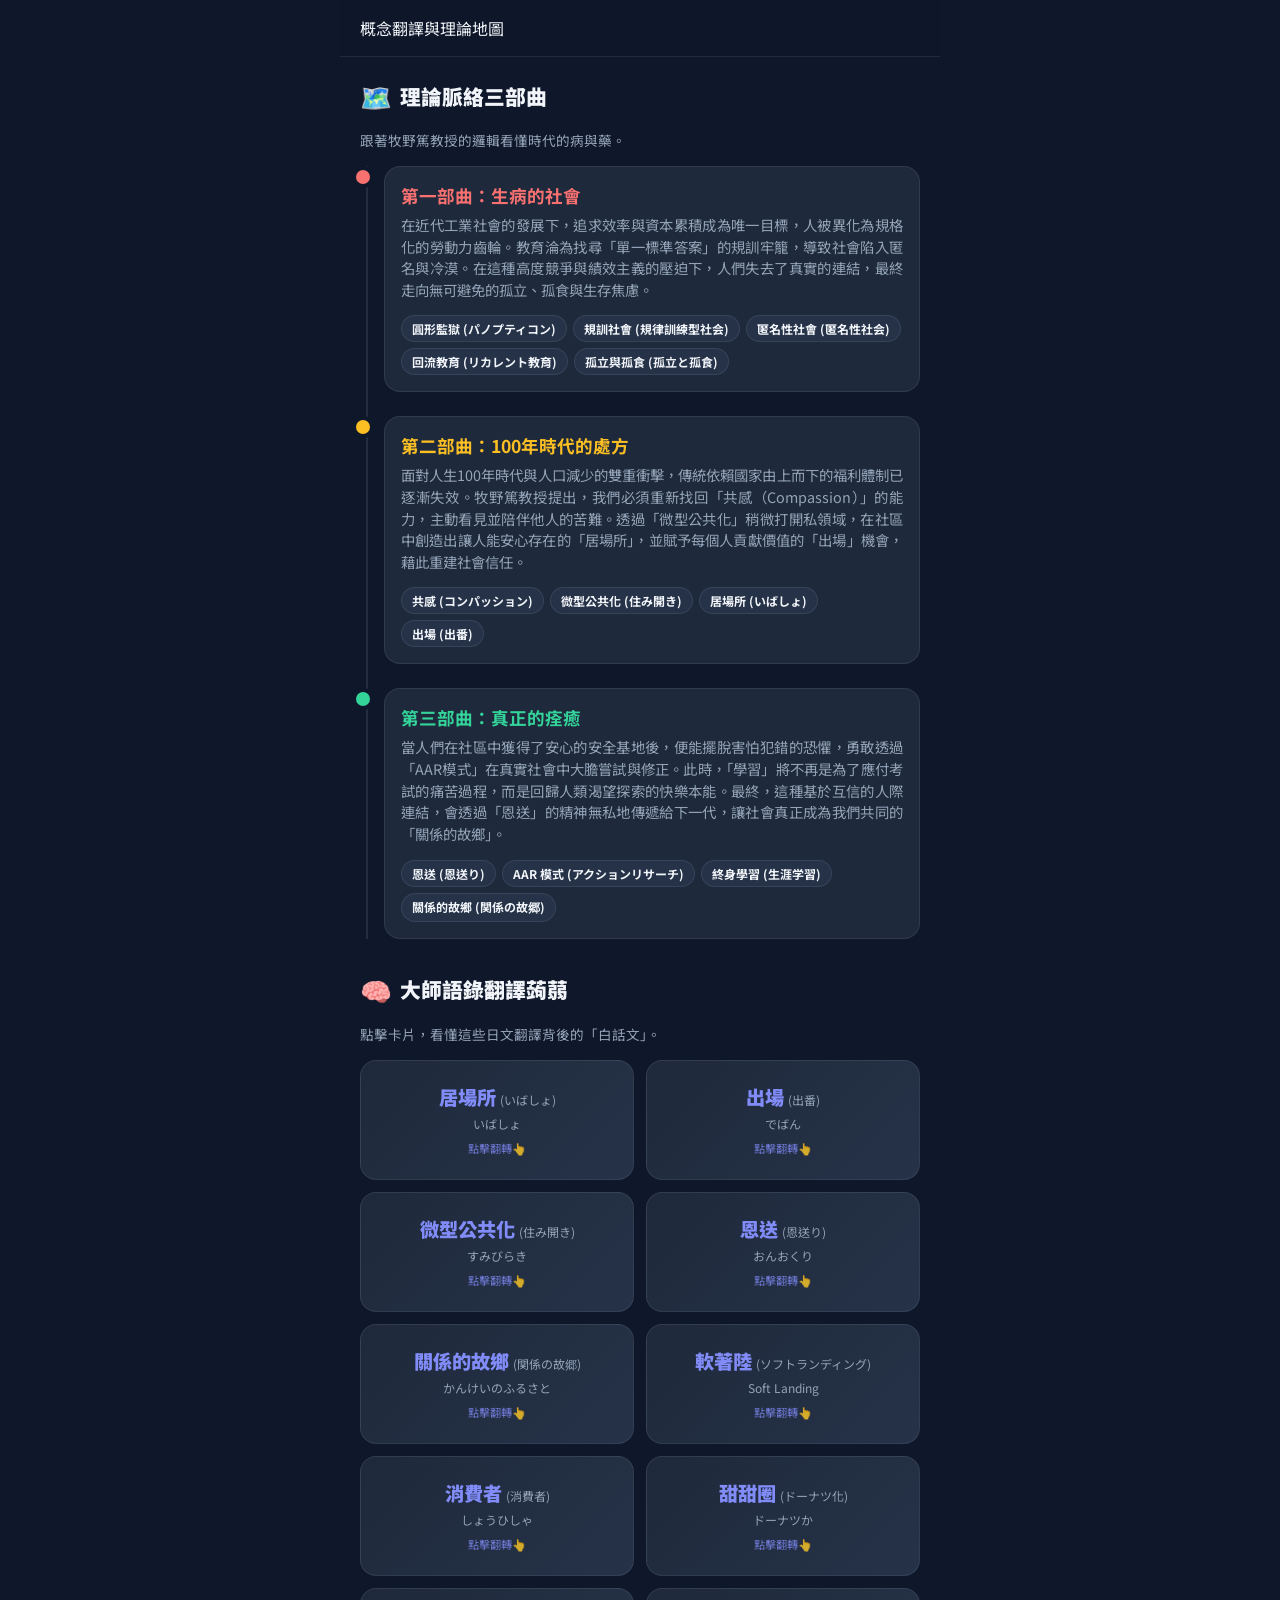
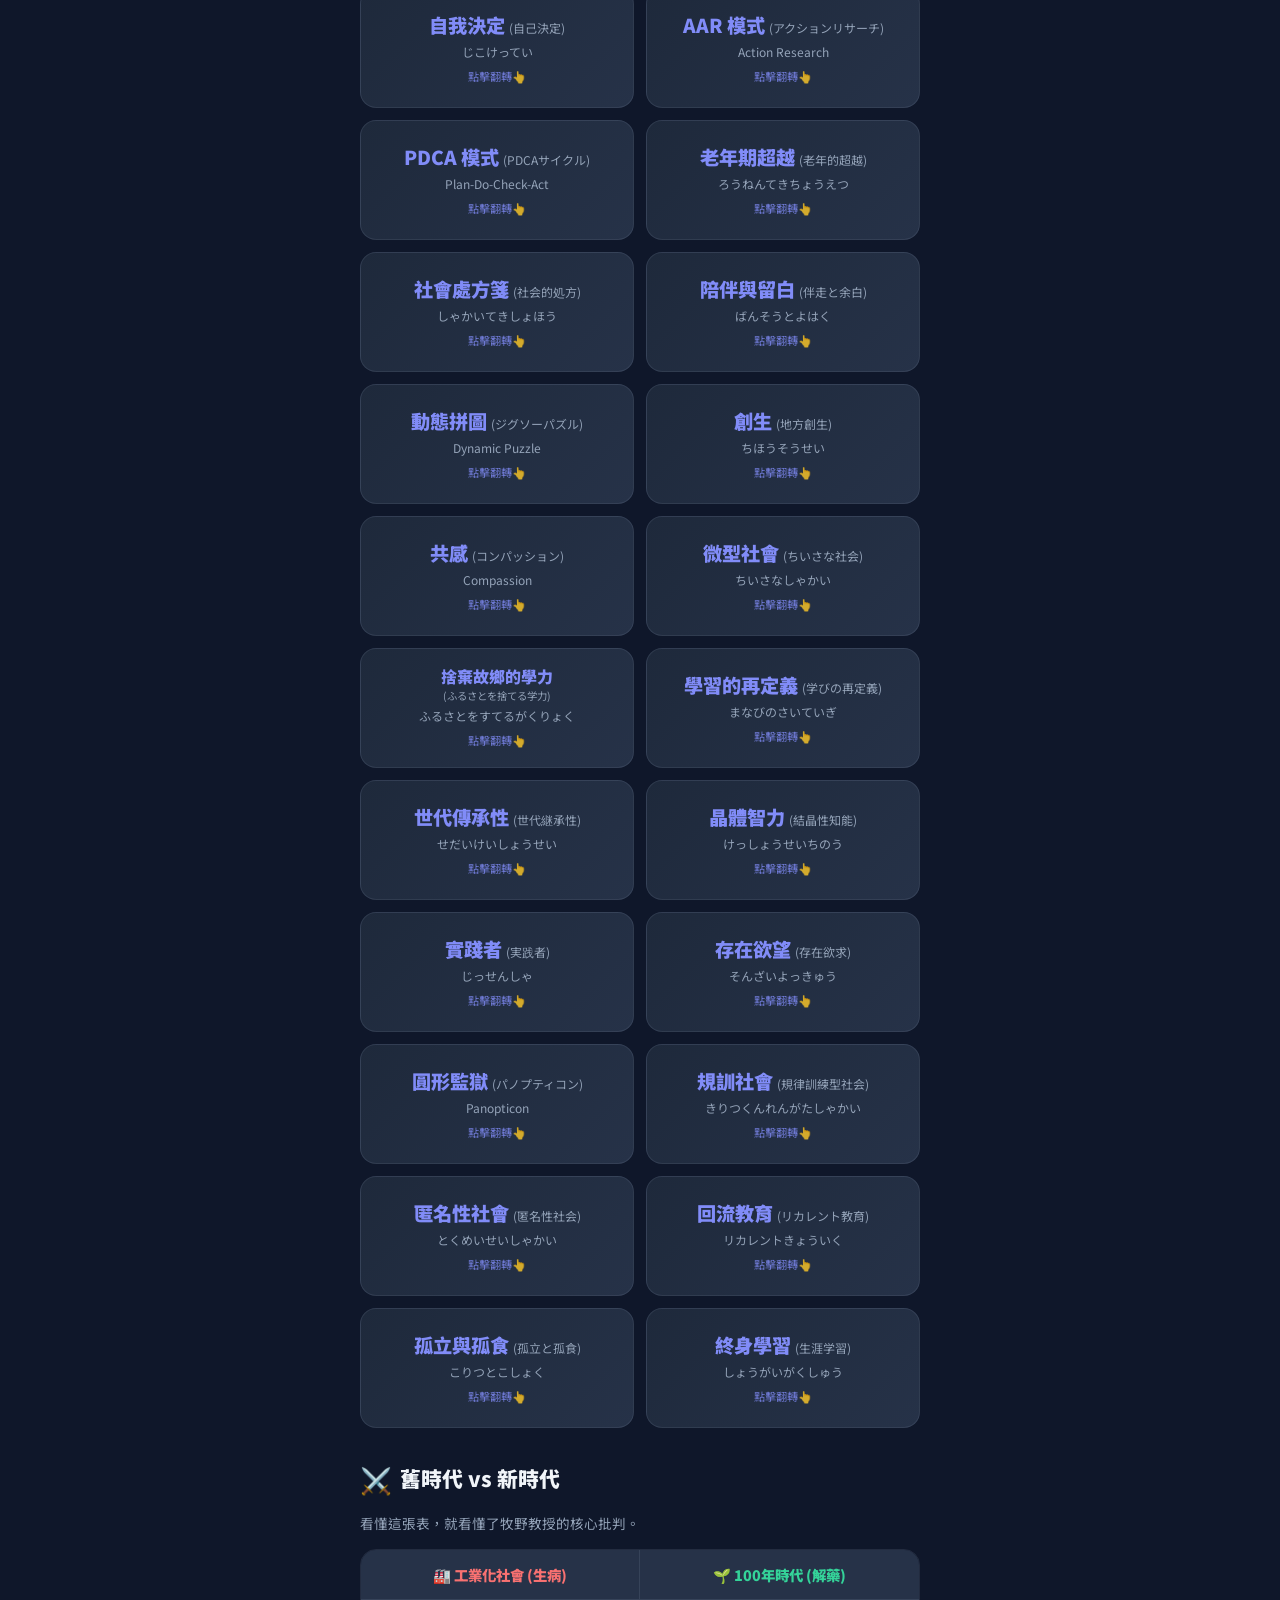
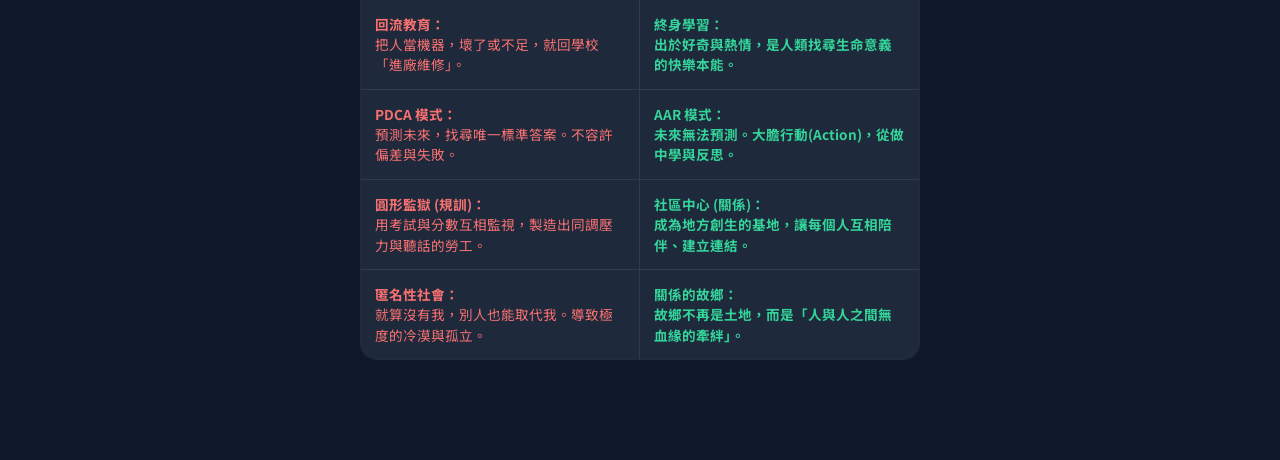
==== concepts.html @ 36be6b43 "Change 資本增殖 to 資本累積 to avoid confusion" ====
<!DOCTYPE html>

<html lang="zh-TW">

<head>

<meta charset="UTF-8">

<meta name="viewport" content="width=device-width, initial-scale=1.0, maximum-scale=1.0, user-scalable=no, viewport-fit=cover">

<meta name="apple-mobile-web-app-capable" content="yes">

<meta name="apple-mobile-web-app-status-bar-style" content="black-translucent">

<meta name="theme-color" content="#0f172a">

<title>大師概念翻譯與理論地圖</title>

<link href="https://fonts.googleapis.com/css2?family=Noto+Sans+TC:wght@400;500;700;900&display=swap" rel="stylesheet">

<style>

/* ─── Design Tokens ─── */

:root {

  --bg: #0f172a;

  --surface: #1e293b;

  --surface2: #263248;

  --border: rgba(148,163,184,.15);

  --accent: #818cf8;

  --accent2: #c084fc;

  --green: #34d399;

  --red: #f87171;

  --amber: #fbbf24;

  --text: #f1f5f9;

  --muted: #94a3b8;

  --card: #1e293b;

  --r: 20px;

  --sh: 0 0 0 1px rgba(148,163,184,.1), 0 20px 50px rgba(0,0,0,.5);

  --safe-top: env(safe-area-inset-top);

  --safe-bot: env(safe-area-inset-bottom);

}

*{margin:0;padding:0;box-sizing:border-box;-webkit-tap-highlight-color:transparent}

body{font-family:'Noto Sans TC',sans-serif;background:var(--bg);color:var(--text);overflow-x:hidden;overscroll-behavior-y:none;

  padding-top:var(--safe-top);padding-bottom:var(--safe-bot)}

a{text-decoration:none;color:inherit}



/* ─── App Container ─── */

#app {

  max-width: 600px;

  margin: 0 auto;

  min-height: 100vh;

  background: var(--bg);

  position: relative;

  display: flex;

  flex-direction: column;

}



/* ─── Header ─── */

.header {

  position: sticky;

  top: 0;

  z-index: 100;

  background: rgba(15, 23, 42, 0.85);

  backdrop-filter: blur(16px);

  -webkit-backdrop-filter: blur(16px);

  border-bottom: 1px solid var(--border);

  padding: 16px 20px;

  display: flex;

  align-items: center;

  gap: 12px;

}


  padding: 0 16px; height: 38px; border-radius: 99px; 

  background: rgba(56,189,248,0.1); border: 1px solid rgba(56,189,248,0.3); 

  cursor: pointer; display: flex; align-items: center; justify-content: center; 

  font-size: 0.95rem; font-weight: 700; color: #38bdf8; transition: .2s; 

  flex-shrink: 0; gap: 4px;

}


.header-title {

  font-size: 1.1rem;

  font-weight: 700;

  background: linear-gradient(135deg, #a78bfa, #818cf8);

  -webkit-background-clip: text;

  -webkit-text-fill-color: transparent;

}



/* ─── Layout ─── */

.container {

  padding: 20px;

  padding-bottom: 100px;

  display: flex;

  flex-direction: column;

  gap: 32px;

}

.section-title {

  font-size: 1.3rem;

  font-weight: 900;

  margin-bottom: 16px;

  display: flex;

  align-items: center;

  gap: 8px;

}

.section-title span {

  font-size: 1.6rem;

}



/* ─── Timeline (三部曲) ─── */

.timeline {

  position: relative;

  padding-left: 24px;

}

.timeline::before {

  content: '';

  position: absolute;

  left: 6px;

  top: 0;

  bottom: 0;

  width: 2px;

  background: var(--border);

}

.tl-item {

  position: relative;

  margin-bottom: 24px;

}

.tl-item:last-child { margin-bottom: 0; }

.tl-dot {

  position: absolute;

  left: -24px;

  top: 4px;

  width: 14px;

  height: 14px;

  border-radius: 50%;

  transform: translateX(-4px);

  z-index: 2;

  box-shadow: 0 0 0 4px var(--bg);

}

.tl-1 .tl-dot { background: var(--red); }

.tl-2 .tl-dot { background: var(--amber); }

.tl-3 .tl-dot { background: var(--green); }



.tl-content {

  background: var(--surface);

  border: 1px solid var(--border);

  border-radius: 16px;

  padding: 16px;

}

.tl-content h4 {

  font-size: 1.1rem;

  font-weight: 700;

  margin-bottom: 6px;

}

.tl-1 h4 { color: var(--red); }

.tl-2 h4 { color: var(--amber); }

.tl-3 h4 { color: var(--green); }



.tl-content p {

  font-size: 0.9rem;

  color: var(--muted);

  line-height: 1.5;

  margin-bottom: 12px;

}

.kw-tags {

  display: flex;

  flex-wrap: wrap;

  gap: 6px;

}

.kw-tag {

  font-size: 0.75rem;

  font-weight: 700;

  padding: 4px 10px;

  border-radius: 99px;

  background: var(--surface2);

  color: var(--text-light);

  white-space: nowrap;

  cursor: pointer;

  transition: all 0.2s ease;

  user-select: none;

  border: 1px solid var(--border);

}

.kw-tag:hover {

  background: var(--accent);

  color: #fff;

  transform: translateY(-2px);

  box-shadow: 0 4px 12px rgba(138,43,226, 0.3);

}



/* ─── Flip Cards (翻譯蒟蒻) ─── */

.flip-grid {

  display: grid;

  grid-template-columns: 1fr 1fr;

  gap: 12px;

}

.flip-card {

  background: transparent;

  height: 120px;

  perspective: 1000px;

  cursor: pointer;

}

.flip-card-inner {

  position: relative;

  width: 100%;

  height: 100%;

  text-align: center;

  transition: transform 0.6s cubic-bezier(0.4, 0, 0.2, 1);

  transform-style: preserve-3d;

}

.flip-card.flipped .flip-card-inner {

  transform: rotateY(180deg);

}

.flip-card-front, .flip-card-back {

  position: absolute;

  width: 100%;

  height: 100%;

  -webkit-backface-visibility: hidden;

  backface-visibility: hidden;

  border-radius: 16px;

  display: flex;

  flex-direction: column;

  align-items: center;

  justify-content: center;

  padding: 12px;

  border: 1px solid var(--border);

}

.flip-card-front {

  background: linear-gradient(135deg, var(--surface), var(--surface2));

}

.flip-card-front h4 {

  font-size: 1.2rem;

  font-weight: 900;

  color: var(--accent);

}

.flip-card-front span {

  font-size: 0.75rem;

  color: var(--muted);

  margin-top: 4px;

}

.flip-card-back {

  background: linear-gradient(135deg, #312e81, #1e1b4b);

  transform: rotateY(180deg);

  border-color: var(--accent);

}

.flip-card-back p {

  font-size: 0.85rem;

  font-weight: 500;

  line-height: 1.4;

  color: #fff;

}

.click-hint {

  font-size: 0.7rem;

  color: var(--accent);

  margin-top: 8px;

  opacity: 0.8;

  animation: pulse 2s infinite;

}

@keyframes pulse {

  0% { opacity: 0.5; }

  50% { opacity: 1; }

  100% { opacity: 0.5; }

}



/* ─── Comparison Table ─── */

.comp-table {

  width: 100%;

  border-collapse: separate;

  border-spacing: 0;

  border-radius: 16px;

  overflow: hidden;

  border: 1px solid var(--border);

}

.comp-table th, .comp-table td {

  padding: 14px;

  text-align: left;

  border-bottom: 1px solid var(--border);

  border-right: 1px solid var(--border);

}

.comp-table th:last-child, .comp-table td:last-child {

  border-right: none;

}

.comp-table tr:last-child td {

  border-bottom: none;

}

.comp-table th {

  background: var(--surface2);

  font-size: 0.9rem;

  font-weight: 900;

  color: var(--muted);

  text-align: center;

}

.comp-table td {

  background: var(--surface);

  font-size: 0.85rem;

  line-height: 1.5;

  vertical-align: top;

  width: 50%;

}

.comp-table td.old { color: var(--red); }

.comp-table td.new { color: var(--green); font-weight: 700;}



/* EASTER EGG */

.easter-egg { margin-top: 30px; background: rgba(255,255,255,0.03); border: 1px dashed var(--border); border-radius: 12px; padding: 15px; }

.easter-egg summary { font-size: 0.9rem; font-weight: 700; color: var(--accent); cursor: pointer; user-select: none; list-style: none; display: flex; align-items: center; }

.easter-egg summary::-webkit-details-marker { display: none; }

.easter-egg summary::after { content: '▼'; margin-left: auto; font-size: 0.8rem; transition: transform 0.3s; }

.easter-egg[open] summary::after { transform: rotate(180deg); }

.egg-content { margin-top: 15px; font-size: 0.85rem; color: var(--muted); line-height: 1.6; padding-top: 15px; border-top: 1px solid rgba(255,255,255,0.05); }

.egg-content ul { padding-left: 20px; margin: 10px 0; }

.egg-content li { margin-bottom: 8px; }

.egg-content strong { color: #fff; }



</style>

</head>

<body>

<div id="app">



  <div class="header">


    <div class="header-title">概念翻譯與理論地圖</div>

  </div>



  <div class="container">

    

    <!-- Section A: Timeline -->

    <section class="slide-up" style="animation: slideUp 0.4s ease forwards;">

      <div class="section-title"><span>🗺️</span> 理論脈絡三部曲</div>

      <p style="font-size:0.85rem; color:var(--muted); margin-bottom: 16px;">跟著牧野篤教授的邏輯看懂時代的病與藥。</p>

      

      <div class="timeline">

        <div class="tl-item tl-1">

          <div class="tl-dot"></div>

          <div class="tl-content">

            <h4>第一部曲：生病的社會</h4>

            <p style="text-align: justify; margin-bottom: 15px;">在近代工業社會的發展下，追求效率與資本累積成為唯一目標，人被異化為規格化的勞動力齒輪。教育淪為找尋「單一標準答案」的規訓牢籠，導致社會陷入匿名與冷漠。在這種高度競爭與績效主義的壓迫下，人們失去了真實的連結，最終走向無可避免的孤立、孤食與生存焦慮。</p>

            <div class="kw-tags">

              <span class="kw-tag" onclick="scrollToCard('card-panopticon')">圓形監獄 (パノプティコン)</span>

              <span class="kw-tag" onclick="scrollToCard('card-disciplinary')">規訓社會 (規律訓練型社会)</span>

              <span class="kw-tag" onclick="scrollToCard('card-anonymous')">匿名性社會 (匿名性社会)</span>

              <span class="kw-tag" onclick="scrollToCard('card-recurrent')">回流教育 (リカレント教育)</span>

              <span class="kw-tag" onclick="scrollToCard('card-isolation')">孤立與孤食 (孤立と孤食)</span>

            </div>

          </div>

        </div>

        

        <div class="tl-item tl-2">

          <div class="tl-dot"></div>

          <div class="tl-content">

            <h4>第二部曲：100年時代的處方</h4>

            <p style="text-align: justify; margin-bottom: 15px;">面對人生100年時代與人口減少的雙重衝擊，傳統依賴國家由上而下的福利體制已逐漸失效。牧野篤教授提出，我們必須重新找回「共感（Compassion）」的能力，主動看見並陪伴他人的苦難。透過「微型公共化」稍微打開私領域，在社區中創造出讓人能安心存在的「居場所」，並賦予每個人貢獻價值的「出場」機會，藉此重建社會信任。</p>

            <div class="kw-tags">

              <span class="kw-tag" onclick="scrollToCard('card-compassion')">共感 (コンパッション)</span>

              <span class="kw-tag" onclick="scrollToCard('card-sumibiraki')">微型公共化 (住み開き)</span>

              <span class="kw-tag" onclick="scrollToCard('card-ibasho')">居場所 (いばしょ)</span>

              <span class="kw-tag" onclick="scrollToCard('card-deban')">出場 (出番)</span>

            </div>

          </div>

        </div>



        <div class="tl-item tl-3">

          <div class="tl-dot"></div>

          <div class="tl-content">

            <h4>第三部曲：真正的痊癒</h4>

            <p style="text-align: justify; margin-bottom: 15px;">當人們在社區中獲得了安心的安全基地後，便能擺脫害怕犯錯的恐懼，勇敢透過「AAR模式」在真實社會中大膽嘗試與修正。此時，「學習」將不再是為了應付考試的痛苦過程，而是回歸人類渴望探索的快樂本能。最終，這種基於互信的人際連結，會透過「恩送」的精神無私地傳遞給下一代，讓社會真正成為我們共同的「關係的故鄉」。</p>

            <div class="kw-tags">

              <span class="kw-tag" onclick="scrollToCard('card-payitforward')">恩送 (恩送り)</span>

              <span class="kw-tag" onclick="scrollToCard('card-actionresearch')">AAR 模式 (アクションリサーチ)</span>

              <span class="kw-tag" onclick="scrollToCard('card-lifelong')">終身學習 (生涯学習)</span>

              <span class="kw-tag" onclick="scrollToCard('card-hometown')">關係的故鄉 (関係の故郷)</span>

            </div>

          </div>

        </div>

      </div>

    </section>



    <!-- Section B: Flip Cards -->

    <section class="slide-up" style="animation: slideUp 0.4s ease forwards; animation-delay: 0.1s;">

      <div class="section-title"><span>🧠</span> 大師語錄翻譯蒟蒻</div>

      <p style="font-size:0.85rem; color:var(--muted); margin-bottom: 16px;">點擊卡片，看懂這些日文翻譯背後的「白話文」。</p>

      

      <div class="flip-grid">

        <div id="card-ibasho" class="flip-card" onclick="this.classList.toggle('flipped')">

          <div class="flip-card-inner">

            <div class="flip-card-front">

              <h4>居場所 <span style="font-size:0.75rem; font-weight:normal;">(いばしょ)</span></h4><span>いばしょ</span>

              <div class="click-hint">點擊翻轉👆</div>

            </div>

            <div class="flip-card-back">

              <p>不只是一個實體地點，而是一個「即使我不完美，也能被接納的安心空間與歸屬」。</p>

            </div>

          </div>

        </div>



        <div id="card-deban" class="flip-card" onclick="this.classList.toggle('flipped')">

          <div class="flip-card-inner">

            <div class="flip-card-front">

              <h4>出場 <span style="font-size:0.75rem; font-weight:normal;">(出番)</span></h4><span>でばん</span>

              <div class="click-hint">點擊翻轉👆</div>

            </div>

            <div class="flip-card-back">

              <p>不只是出場機會，而是「發現自己被別人需要的那份驕傲」。</p>

            </div>

          </div>

        </div>



        <div id="card-sumibiraki" class="flip-card" onclick="this.classList.toggle('flipped')">

          <div class="flip-card-inner">

            <div class="flip-card-front">

              <h4>微型公共化 <span style="font-size:0.75rem; font-weight:normal;">(住み開き)</span></h4><span>すみびらき</span>

              <div class="click-hint">點擊翻轉👆</div>

            </div>

            <div class="flip-card-back">

              <p>不是把家全打開，而是「稍微打開一點點私人空間，讓善意可以流動」。</p>

            </div>

          </div>

        </div>



        <div id="card-payitforward" class="flip-card" onclick="this.classList.toggle('flipped')">

          <div class="flip-card-inner">

            <div class="flip-card-front">

              <h4>恩送 <span style="font-size:0.75rem; font-weight:normal;">(恩送り)</span></h4><span>おんおくり</span>

              <div class="click-hint">點擊翻轉👆</div>

            </div>

            <div class="flip-card-back">

              <p>不是還債給恩人，而是把得到的溫暖「無條件傳遞給下一個需要的人」。</p>

            </div>

          </div>

        </div>



        <div id="card-hometown" class="flip-card" onclick="this.classList.toggle('flipped')">

          <div class="flip-card-inner">

            <div class="flip-card-front">

              <h4>關係的故鄉 <span style="font-size:0.75rem; font-weight:normal;">(関係の故郷)</span></h4><span>かんけいのふるさと</span>

              <div class="click-hint">點擊翻轉👆</div>

            </div>

            <div class="flip-card-back">

              <p>不再只是物理出生的土地。當長者無私地支持年輕世代，長者自身便化作了下一代的精神「故鄉」，形成跨世代的牽絆。</p>

            </div>

          </div>

        </div>



        <div id="card-softlanding" class="flip-card" onclick="this.classList.toggle('flipped')">

          <div class="flip-card-inner">

            <div class="flip-card-front">

              <h4>軟著陸 <span style="font-size:0.75rem; font-weight:normal;">(ソフトランディング)</span></h4><span>Soft Landing</span>

              <div class="click-hint">點擊翻轉👆</div>

            </div>

            <div class="flip-card-back">

              <p>接受社會正在衰退的事實，不再逼迫大家當血汗齒輪。用社區與連結，為降落的社會鋪上柔軟的安全網。</p>

            </div>

          </div>

        </div>



        <div id="card-consumer" class="flip-card" onclick="this.classList.toggle('flipped')">

          <div class="flip-card-inner">

            <div class="flip-card-front">

              <h4>消費者 <span style="font-size:0.75rem; font-weight:normal;">(消費者)</span></h4><span>しょうひしゃ</span>

              <div class="click-hint">點擊翻轉👆</div>

            </div>

            <div class="flip-card-back">

              <p>不再做一個只用錢購買行政服務的「被動客人」，而是要成為主動參與社區、與他人共創連結的「當事者」。</p>

            </div>

          </div>

        </div>



        <div id="card-donut" class="flip-card" onclick="this.classList.toggle('flipped')">

          <div class="flip-card-inner">

            <div class="flip-card-front">

              <h4>甜甜圈 <span style="font-size:0.75rem; font-weight:normal;">(ドーナツ化)</span></h4><span>ドーナツか</span>

              <div class="click-hint">點擊翻轉👆</div>

            </div>

            <div class="flip-card-back">

              <p>現代社區就像甜甜圈，中間（傳統地緣與血緣）已經空洞化。必須把「學習」放回中心，重新串聯孤單的人。</p>

            </div>

          </div>

        </div>



        <div id="card-selfdetermination" class="flip-card" onclick="this.classList.toggle('flipped')">

          <div class="flip-card-inner">

            <div class="flip-card-front">

              <h4>自我決定 <span style="font-size:0.75rem; font-weight:normal;">(自己決定)</span></h4><span>じこけってい</span>

              <div class="click-hint">點擊翻轉👆</div>

            </div>

            <div class="flip-card-back">

              <p>不是新自由主義下孤立無援的個人選擇；真正的自我決定與幸福感，是建立在「與他人產生深刻連結」的互助網絡之中。</p>

            </div>

          </div>

        </div>



        <div id="card-actionresearch" class="flip-card" onclick="this.classList.toggle('flipped')">

          <div class="flip-card-inner">

            <div class="flip-card-front">

              <h4>AAR 模式 <span style="font-size:0.75rem; font-weight:normal;">(アクションリサーチ)</span></h4><span>Action Research</span>

              <div class="click-hint">點擊翻轉👆</div>

            </div>

            <div class="flip-card-back">

              <p>取代工業時代追求標準答案的 PDCA。在無法預測未來的時代，提出預期、大膽行動，並在安心的社群中從做中學與反思。</p>

            </div>

          </div>

        </div>



        <div id="card-pdca" class="flip-card" onclick="this.classList.toggle('flipped')">

          <div class="flip-card-inner">

            <div class="flip-card-front">

              <h4>PDCA 模式 <span style="font-size:0.75rem; font-weight:normal;">(PDCAサイクル)</span></h4><span>Plan-Do-Check-Act</span>

              <div class="click-hint">點擊翻轉👆</div>

            </div>

            <div class="flip-card-back">

              <p>工業時代的產物，假設未來可被精準預測與計畫。但在變動的現代，過度強調 Check(查核) 反而讓人害怕失敗、不敢行動。</p>

            </div>

          </div>

        </div>



        <div id="card-gerotranscendence" class="flip-card" onclick="this.classList.toggle('flipped')">

          <div class="flip-card-inner">

            <div class="flip-card-front">

              <h4>老年期超越 <span style="font-size:0.75rem; font-weight:normal;">(老年的超越)</span></h4><span>ろうねんてきちょうえつ</span>

              <div class="click-hint">點擊翻轉👆</div>

            </div>

            <div class="flip-card-back">

              <p>瑞典學者 Tornstam 提出。高齡者會從物質與理性的算計中超脫，感受到與宇宙、世代的連結，在安寧中獲得極大幸福。</p>

            </div>

          </div>

        </div>



        <div class="flip-card" onclick="this.classList.toggle('flipped')">

          <div class="flip-card-inner">

            <div class="flip-card-front">

              <h4>社會處方箋 <span style="font-size:0.75rem; font-weight:normal;">(社会的処方)</span></h4><span>しゃかいてきしょほう</span>

              <div class="click-hint">點擊翻轉👆</div>

            </div>

            <div class="flip-card-back">

              <p>最好的預防醫學不是吃藥，而是「人際連結」。醫生開立的處方是讓孤單的患者走入社區，用陪伴治癒生病的社會。</p>

            </div>

          </div>

        </div>



        <div class="flip-card" onclick="this.classList.toggle('flipped')">

          <div class="flip-card-inner">

            <div class="flip-card-front">

              <h4>陪伴與留白 <span style="font-size:0.75rem; font-weight:normal;">(伴走と余白)</span></h4><span>ばんそうとよはく</span>

              <div class="click-hint">點擊翻轉👆</div>

            </div>

            <div class="flip-card-back">

              <p>政府不該強勢主導一切，而是做個「陪走教練」。在施政中刻意「留白」，才能激發社區居民主動參與、創造自己的出場機會。</p>

            </div>

          </div>

        </div>



        <div class="flip-card" onclick="this.classList.toggle('flipped')">

          <div class="flip-card-inner">

            <div class="flip-card-front">

              <h4>動態拼圖 <span style="font-size:0.75rem; font-weight:normal;">(ジグソーパズル)</span></h4><span>Dynamic Puzzle</span>

              <div class="click-hint">點擊翻轉👆</div>

            </div>

            <div class="flip-card-back">

              <p>沒有人是完美的。承認自己的脆弱與缺陷（凹），並用自己的優點（凸）去補足別人。像拼圖一樣在社區中互補與支撐。</p>

            </div>

          </div>

        </div>



        <div class="flip-card" onclick="this.classList.toggle('flipped')">

          <div class="flip-card-inner">

            <div class="flip-card-front">

              <h4>創生 <span style="font-size:0.75rem; font-weight:normal;">(地方創生)</span></h4><span>ちほうそうせい</span>

              <div class="click-hint">點擊翻轉👆</div>

            </div>

            <div class="flip-card-back">

              <p>真正的創生不是砸大錢蓋硬體或拼經濟，而是以「學習」為核心，重新編織人與人之間的關係，找回失落的社區牽絆。</p>

            </div>

          </div>

        </div>



        <div id="card-compassion" class="flip-card" onclick="this.classList.toggle('flipped')">

          <div class="flip-card-inner">

            <div class="flip-card-front">

              <h4>共感 <span style="font-size:0.75rem; font-weight:normal;">(コンパッション)</span></h4><span>Compassion</span>

              <div class="click-hint">點擊翻轉👆</div>

            </div>

            <div class="flip-card-back">

              <p>超越一般同情心。它是「因為我痛過，所以我懂你的痛（負傷的療癒者）」的深層共鳴，並會因此化為助人的具體行動。</p>

            </div>

          </div>

        </div>



        <div class="flip-card" onclick="this.classList.toggle('flipped')">

          <div class="flip-card-inner">

            <div class="flip-card-front">

              <h4>微型社會 <span style="font-size:0.75rem; font-weight:normal;">(ちいさな社会)</span></h4><span>ちいさなしゃかい</span>

              <div class="click-hint">點擊翻轉👆</div>

            </div>

            <div class="flip-card-back">

              <p>不追求國家級的宏大復興，而是用一群人的羈絆，在身邊打造出無數個「充滿溫度與互助的小型社會」。</p>

            </div>

          </div>

        </div>



        <div class="flip-card" onclick="this.classList.toggle('flipped')">

          <div class="flip-card-inner">

            <div class="flip-card-front">

              <h4 style="font-size:1rem; line-height:1.2;">捨棄故鄉的學力 <span style="font-size:0.65rem; font-weight:normal; display:block;">(ふるさとを捨てる学力)</span></h4><span>ふるさとをすてるがくりょく</span>

              <div class="click-hint">點擊翻轉👆</div>

            </div>

            <div class="flip-card-back">

              <p>把孩子訓練成標準化的菁英，代價卻是讓他們徹底與出生的土地斷裂，成為回不了家的異鄉人。</p>

            </div>

          </div>

        </div>



        <div class="flip-card" onclick="this.classList.toggle('flipped')">

          <div class="flip-card-inner">

            <div class="flip-card-front">

              <h4>學習的再定義 <span style="font-size:0.75rem; font-weight:normal;">(学びの再定義)</span></h4><span>まなびのさいていぎ</span>

              <div class="click-hint">點擊翻轉👆</div>

            </div>

            <div class="flip-card-back">

              <p>不是坐在教室背標準答案，而是走入人群，在不斷試錯與交流價值的過程中，重新把人與人連結起來的行動。</p>

            </div>

          </div>

        </div>



        <div class="flip-card" onclick="this.classList.toggle('flipped')">

          <div class="flip-card-inner">

            <div class="flip-card-front">

              <h4>世代傳承性 <span style="font-size:0.75rem; font-weight:normal;">(世代継承性)</span></h4><span>せだいけいしょうせい</span>

              <div class="click-hint">點擊翻轉👆</div>

            </div>

            <div class="flip-card-back">

              <p>即「關懷下一代」。深植於人類本能，當我們不再只為自己活，而是為下一代付出與傳承時，生命便能獲得超越的昇華。</p>

            </div>

          </div>

        </div>



        <div class="flip-card" onclick="this.classList.toggle('flipped')">

          <div class="flip-card-inner">

            <div class="flip-card-front">

              <h4>晶體智力 <span style="font-size:0.75rem; font-weight:normal;">(結晶性知能)</span></h4><span>けっしょうせいちのう</span>

              <div class="click-hint">點擊翻轉👆</div>

            </div>

            <div class="flip-card-back">

              <p>年紀增長雖會讓記憶力(流體智力)衰退，但基於人生歷練與經驗的「晶體智力」卻會持續增長，成為傳承智慧的無價說書人。</p>

            </div>

          </div>

        </div>



        <div class="flip-card" onclick="this.classList.toggle('flipped')">

          <div class="flip-card-inner">

            <div class="flip-card-front">

              <h4>實踐者 <span style="font-size:0.75rem; font-weight:normal;">(実践者)</span></h4><span>じっせんしゃ</span>

              <div class="click-hint">點擊翻轉👆</div>

            </div>

            <div class="flip-card-back">

              <p>學習的終極目標，是讓我們從「被動接收行政服務的消費者」，蛻變為「主動發揮影響力、起而行的實踐者(Doer)」。</p>

            </div>

          </div>

        </div>



        <div class="flip-card" onclick="this.classList.toggle('flipped')">

          <div class="flip-card-inner">

            <div class="flip-card-front">

              <h4>存在欲望 <span style="font-size:0.75rem; font-weight:normal;">(存在欲求)</span></h4><span>そんざいよっきゅう</span>

              <div class="click-hint">點擊翻轉👆</div>

            </div>

            <div class="flip-card-back">

              <p>現代社會的價值觀轉型。人們不再滿足於盲目賺錢與囤積物質的「佔有欲望」，而是轉向追求人際羈絆與生命意義的「存在欲望」。</p>

            </div>

          </div>

        </div>



        <div id="card-panopticon" class="flip-card" onclick="this.classList.toggle('flipped')">

          <div class="flip-card-inner">

            <div class="flip-card-front">

              <h4>圓形監獄 <span style="font-size:0.75rem; font-weight:normal;">(パノプティコン)</span></h4><span>Panopticon</span>

              <div class="click-hint">點擊翻轉👆</div>

            </div>

            <div class="flip-card-back">

              <p>用考試與分數互相監視，製造出強大的同調壓力，逼迫所有人成為聽話的勞工，不容許偏離標準軌道。</p>

            </div>

          </div>

        </div>



        <div id="card-disciplinary" class="flip-card" onclick="this.classList.toggle('flipped')">

          <div class="flip-card-inner">

            <div class="flip-card-front">

              <h4>規訓社會 <span style="font-size:0.75rem; font-weight:normal;">(規律訓練型社会)</span></h4><span>きりつくんれんがたしゃかい</span>

              <div class="click-hint">點擊翻轉👆</div>

            </div>

            <div class="flip-card-back">

              <p>把學校變成工廠。將形形色色的個人，強行削平稜角，訓練成規格化、順從且可隨時被替換的工業齒輪。</p>

            </div>

          </div>

        </div>



        <div id="card-anonymous" class="flip-card" onclick="this.classList.toggle('flipped')">

          <div class="flip-card-inner">

            <div class="flip-card-front">

              <h4>匿名性社會 <span style="font-size:0.75rem; font-weight:normal;">(匿名性社会)</span></h4><span>とくめいせいしゃかい</span>

              <div class="click-hint">點擊翻轉👆</div>

            </div>

            <div class="flip-card-back">

              <p>工業時代的悲歌。「就算沒有我，別人也能輕易取代我」，這種將人視為免洗筷的邏輯，導致了極度的冷漠與孤立。</p>

            </div>

          </div>

        </div>



        <div id="card-recurrent" class="flip-card" onclick="this.classList.toggle('flipped')">

          <div class="flip-card-inner">

            <div class="flip-card-front">

              <h4>回流教育 <span style="font-size:0.75rem; font-weight:normal;">(リカレント教育)</span></h4><span>リカレントきょういく</span>

              <div class="click-hint">點擊翻轉👆</div>

            </div>

            <div class="flip-card-back">

              <p>舊時代的功利學習觀。把人當作機器，壞了或技能過時了，就送回學校「進廠維修」，修好再丟回工廠繼續壓榨。</p>

            </div>

          </div>

        </div>



        <div id="card-isolation" class="flip-card" onclick="this.classList.toggle('flipped')">

          <div class="flip-card-inner">

            <div class="flip-card-front">

              <h4>孤立與孤食 <span style="font-size:0.75rem; font-weight:normal;">(孤立と孤食)</span></h4><span>こりつとこしょく</span>

              <div class="click-hint">點擊翻轉👆</div>

            </div>

            <div class="flip-card-back">

              <p>地緣與血緣斷裂後的終極病徵。人們獨自生活、獨自吃飯，喪失了與社會的連結，成為高齡者身心衰弱的元兇。</p>

            </div>

          </div>

        </div>



        <div id="card-lifelong" class="flip-card" onclick="this.classList.toggle('flipped')">

          <div class="flip-card-inner">

            <div class="flip-card-front">

              <h4>終身學習 <span style="font-size:0.75rem; font-weight:normal;">(生涯学習)</span></h4><span>しょうがいがくしゅう</span>

              <div class="click-hint">點擊翻轉👆</div>

            </div>

            <div class="flip-card-back">

              <p>不再是為了考證照或找工作。它是出於單純的好奇與熱情，是人類找尋生命意義、與他人建立牽絆的快樂本能。</p>

            </div>

          </div>

        </div>

      </div>

    </section>



    <!-- Section C: Comparison Table -->

    <section class="slide-up" style="animation: slideUp 0.4s ease forwards; animation-delay: 0.2s;">

      <div class="section-title"><span>⚔️</span> 舊時代 vs 新時代</div>

      <p style="font-size:0.85rem; color:var(--muted); margin-bottom: 16px;">看懂這張表，就看懂了牧野教授的核心批判。</p>

      

      <table class="comp-table">

        <tr>

          <th style="color:var(--red);">🏭 工業化社會 (生病)</th>

          <th style="color:var(--green);">🌱 100年時代 (解藥)</th>

        </tr>

        <tr>

          <td class="old"><b>回流教育：</b><br>把人當機器，壞了或不足，就回學校「進廠維修」。</td>

          <td class="new"><b>終身學習：</b><br>出於好奇與熱情，是人類找尋生命意義的快樂本能。</td>

        </tr>

        <tr>

          <td class="old"><b>PDCA 模式：</b><br>預測未來，找尋唯一標準答案。不容許偏差與失敗。</td>

          <td class="new"><b>AAR 模式：</b><br>未來無法預測。大膽行動(Action)，從做中學與反思。</td>

        </tr>

        <tr>

          <td class="old"><b>圓形監獄 (規訓)：</b><br>用考試與分數互相監視，製造出同調壓力與聽話的勞工。</td>

          <td class="new"><b>社區中心 (關係)：</b><br>成為地方創生的基地，讓每個人互相陪伴、建立連結。</td>

        </tr>

        <tr>

          <td class="old"><b>匿名性社會：</b><br>就算沒有我，別人也能取代我。導致極度的冷漠與孤立。</td>

          <td class="new"><b>關係的故鄉：</b><br>故鄉不再是土地，而是「人與人之間無血緣的牽絆」。</td>

        </tr>

      </table>

    </section>



    



  </div>

</div>

<style>

  @keyframes slideUp {

    from { opacity: 0; transform: translateY(20px); }

    to { opacity: 1; transform: translateY(0); }

  }

</style>

<script>

  function scrollToCard(cardId) {

    const card = document.getElementById(cardId);

    if (card) {

      // Scroll into view with smooth behavior

      card.scrollIntoView({ behavior: 'smooth', block: 'center' });

      

      // Add a highlight glow effect

      const originalBoxShadow = card.style.boxShadow;

      card.style.transition = 'box-shadow 0.3s ease';

      card.style.boxShadow = '0 0 25px var(--accent)';

      

      // Remove glow after 1.5 seconds

      setTimeout(() => {

        card.style.boxShadow = originalBoxShadow || '0 8px 30px rgba(0,0,0,0.5)';

      }, 1500);

    }

  }

</script>

</body>

</html>
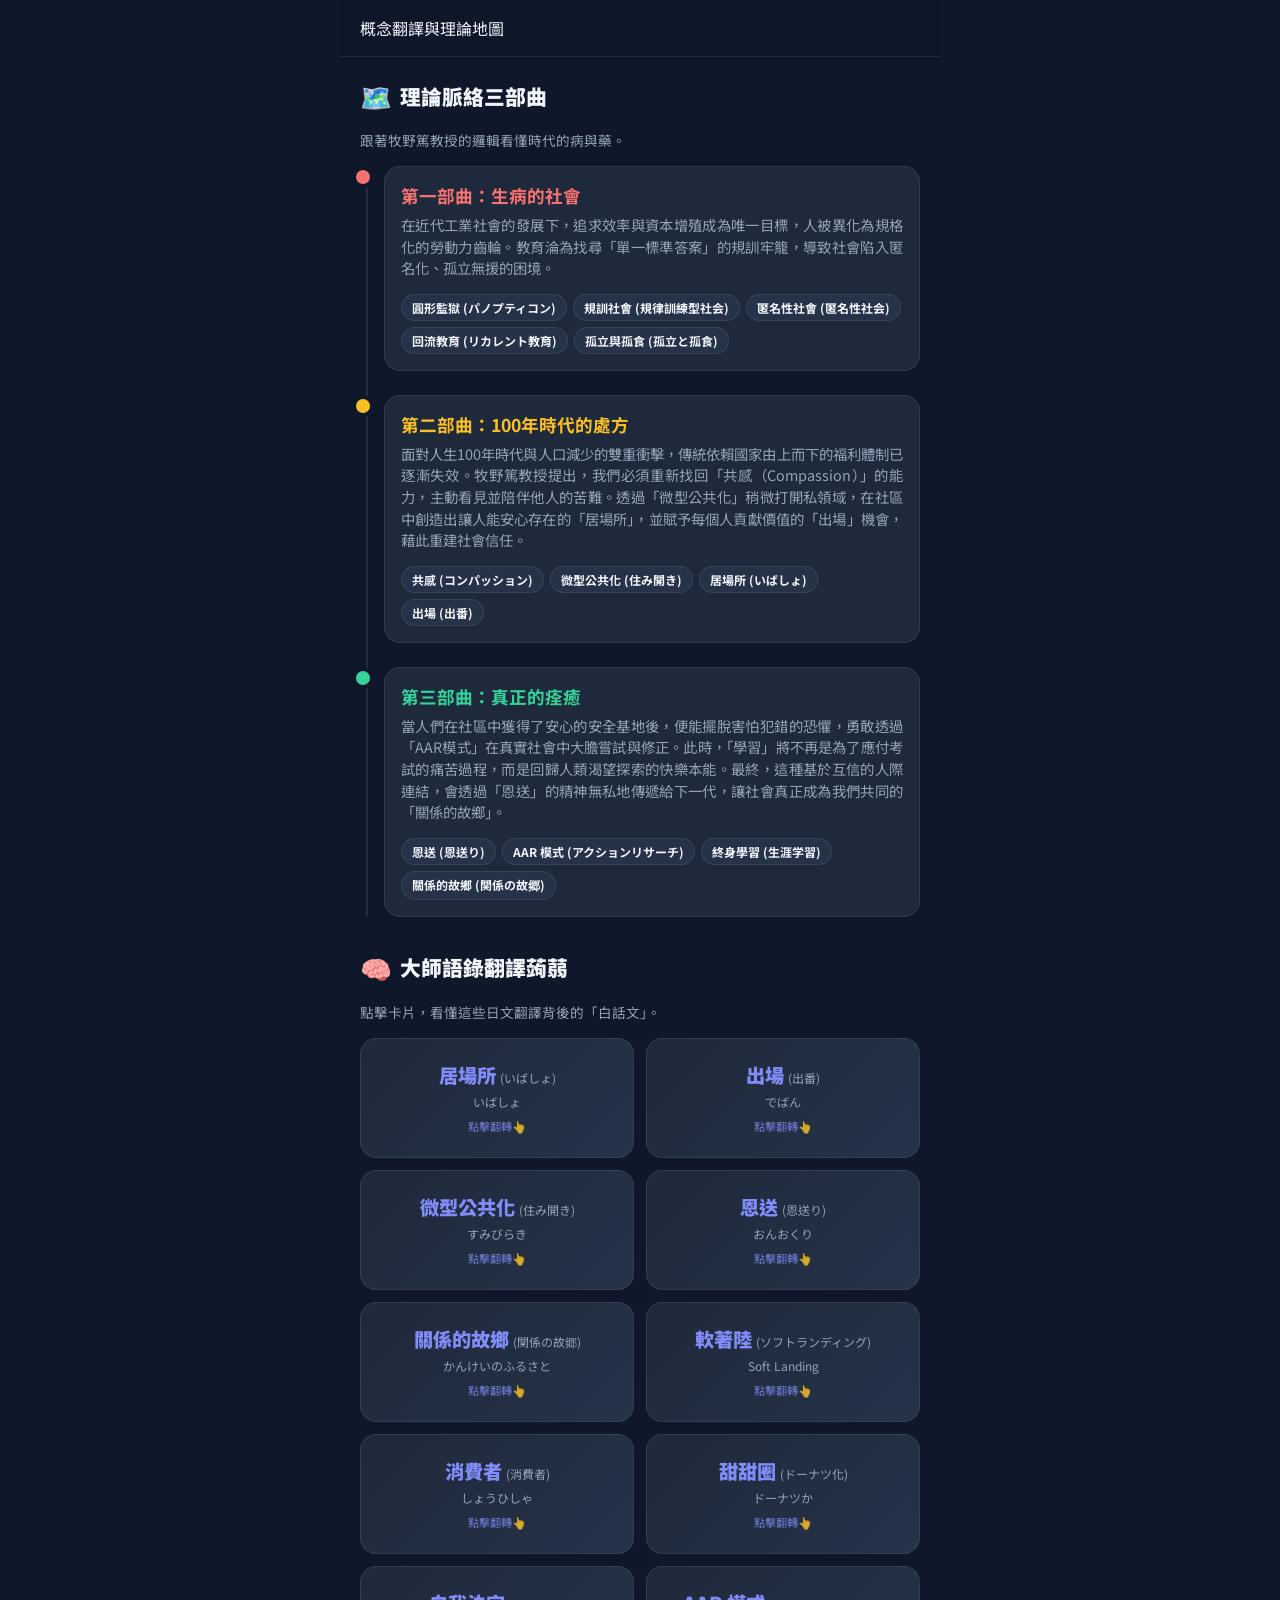
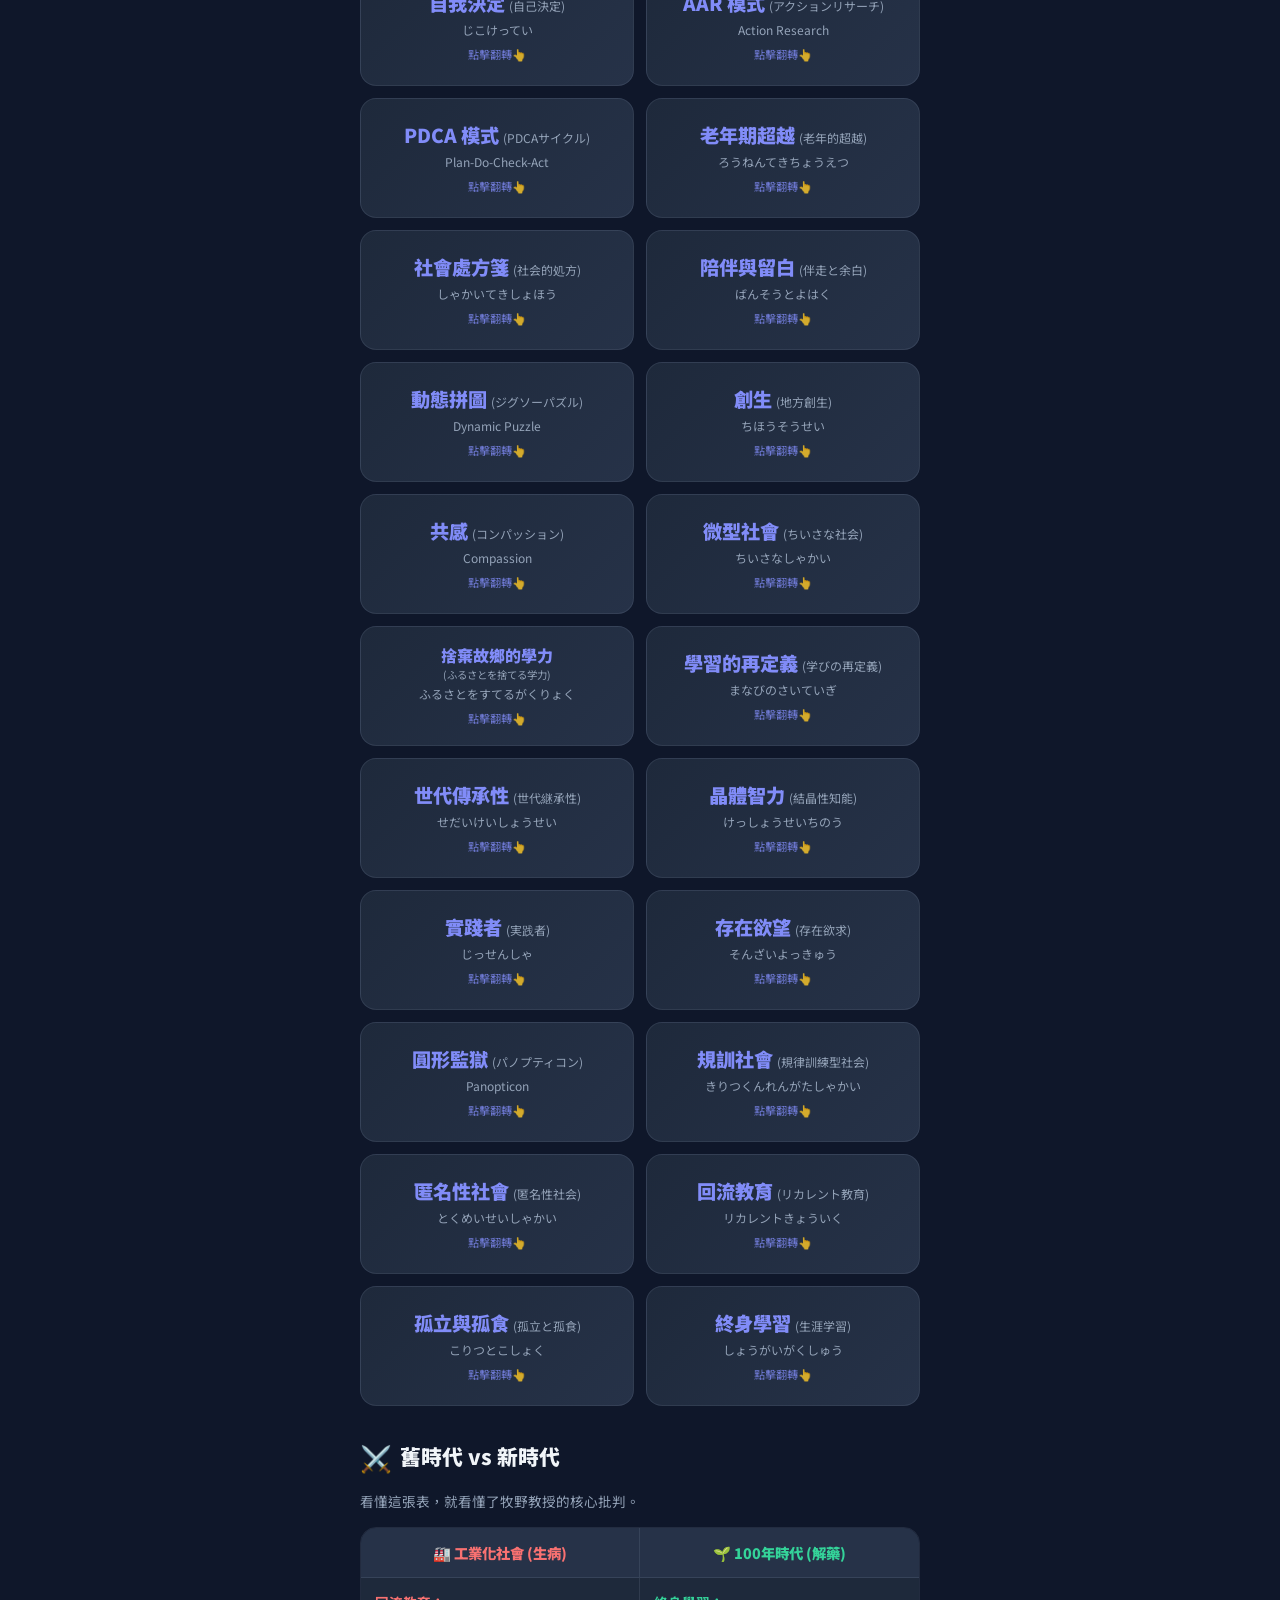
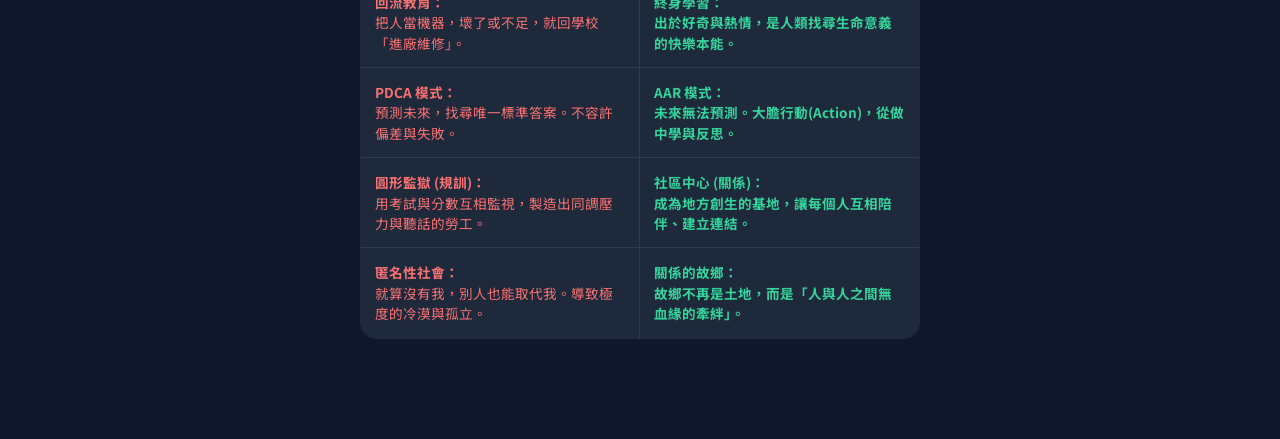
==== commit 21facab9: "Revert to strict academic term 資本增殖" ====
--- a/concepts.html
+++ b/concepts.html
@@ -637,7 +637,7 @@
 
             <h4>第一部曲：生病的社會</h4>
 
-            <p style="text-align: justify; margin-bottom: 15px;">在近代工業社會的發展下，追求效率與資本累積成為唯一目標，人被異化為規格化的勞動力齒輪。教育淪為找尋「單一標準答案」的規訓牢籠，導致社會陷入匿名與冷漠。在這種高度競爭與績效主義的壓迫下，人們失去了真實的連結，最終走向無可避免的孤立、孤食與生存焦慮。</p>
+            <p style="text-align: justify; margin-bottom: 15px;">在近代工業社會的發展下，追求效率與資本增殖成為唯一目標，人被異化為規格化的勞動力齒輪。教育淪為找尋「單一標準答案」的規訓牢籠，導致社會陷入匿名化、孤立無援的困境。</p>
 
             <div class="kw-tags">
 
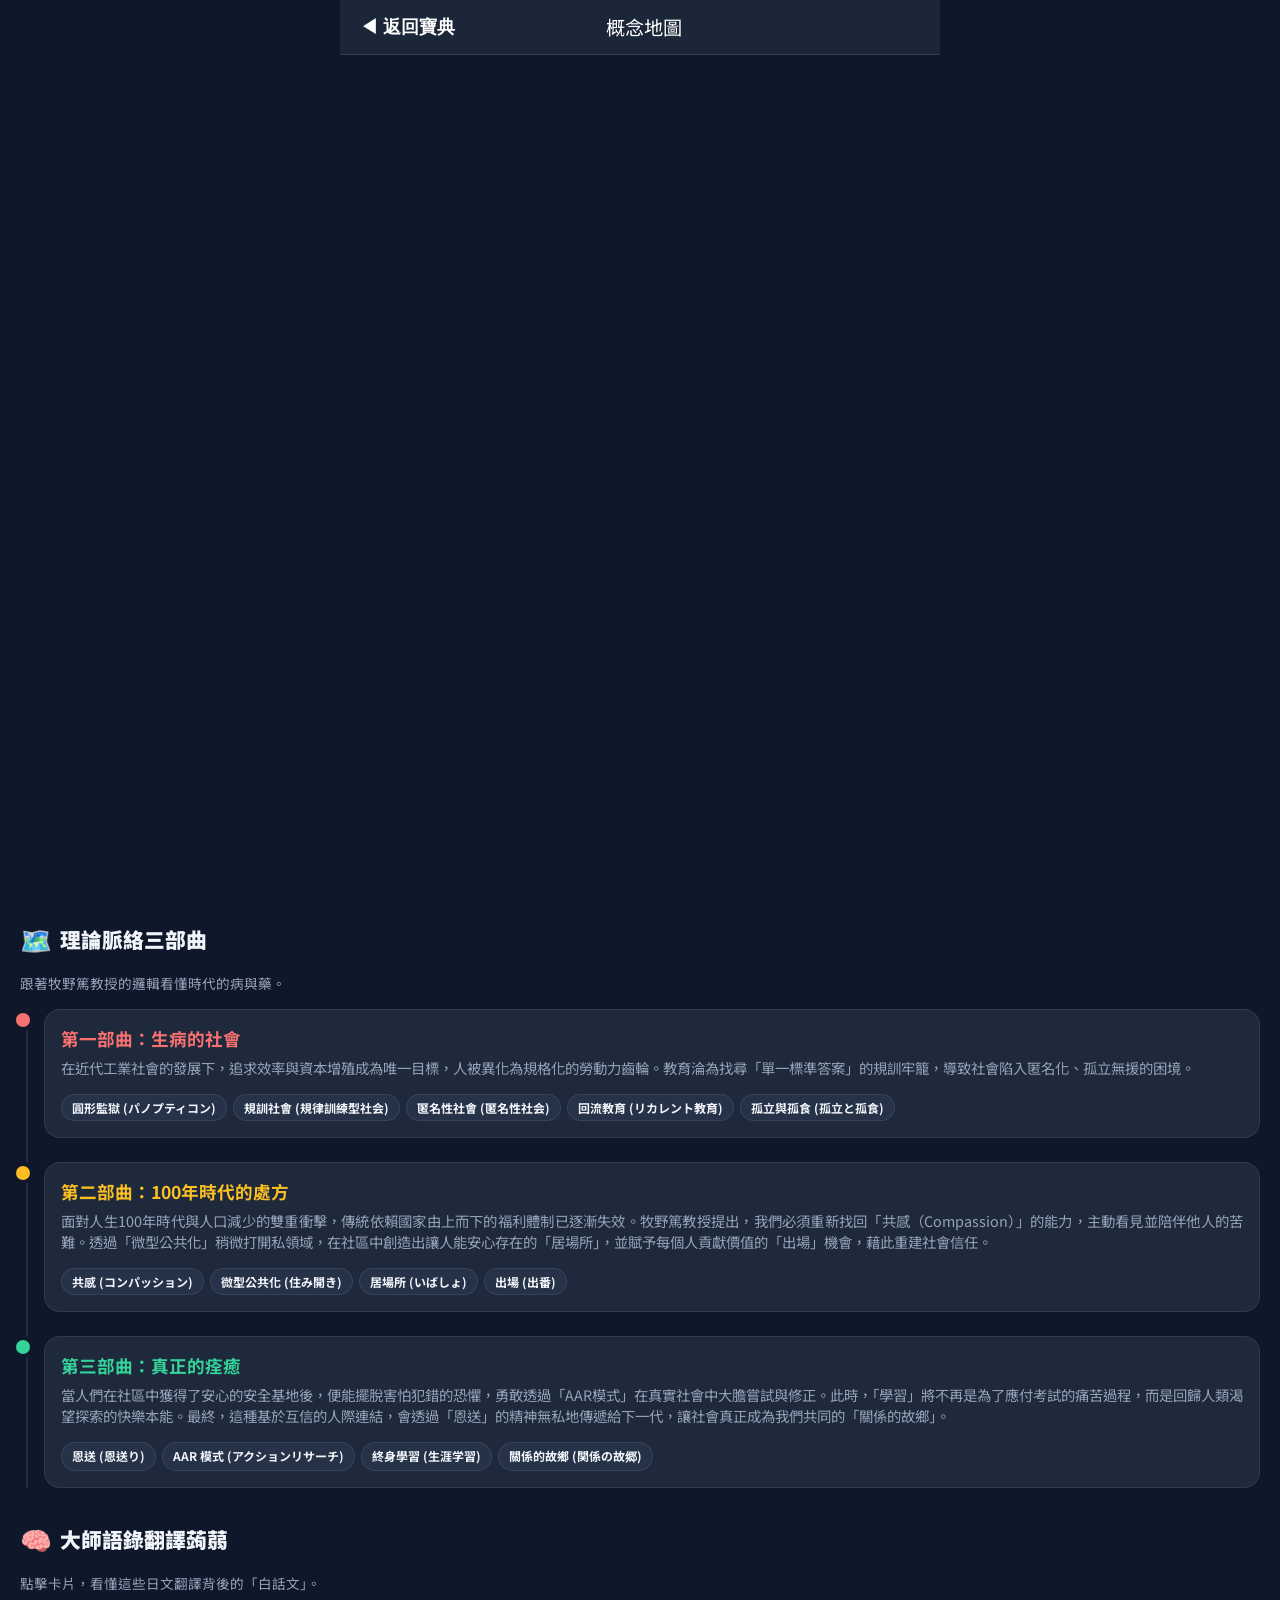
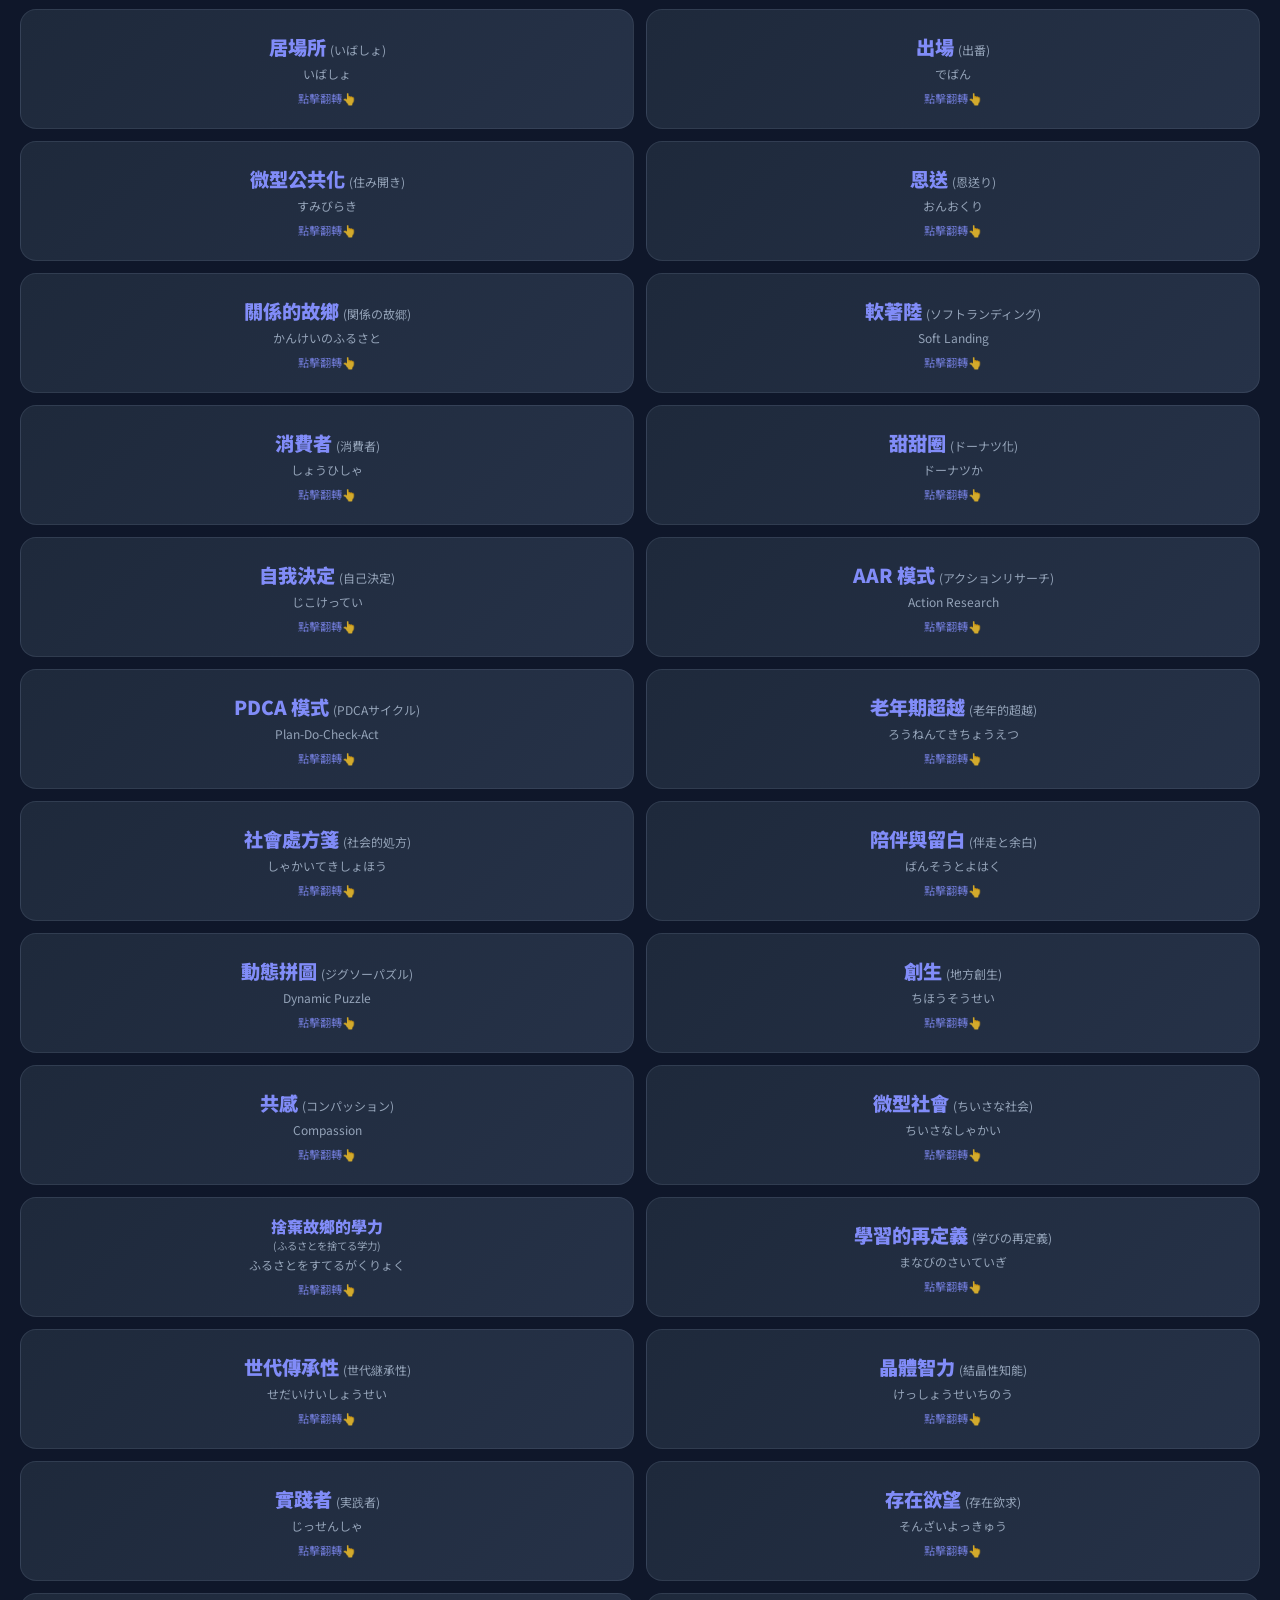
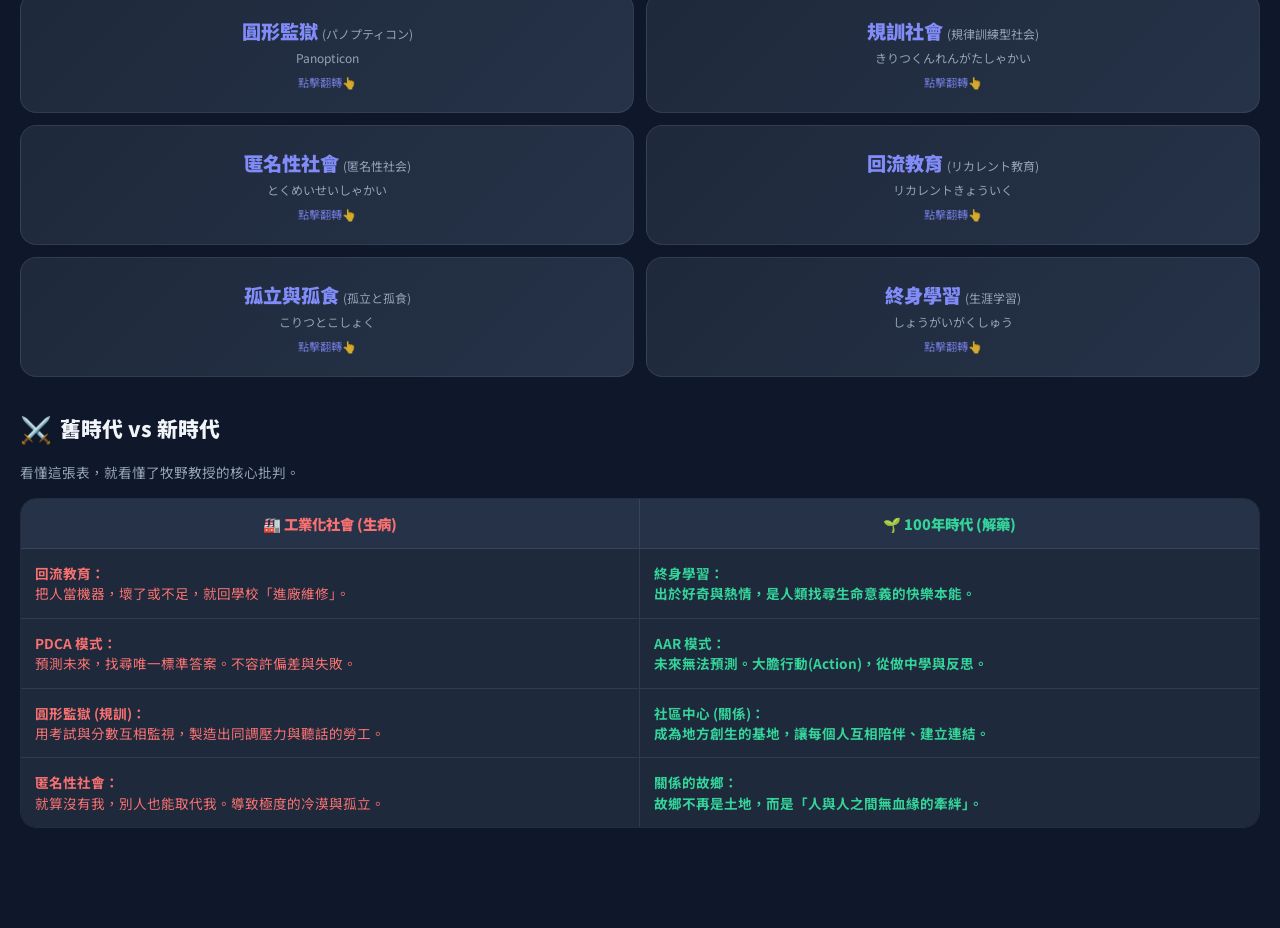
==== commit 86a63513: "Add return button to concepts map and floating back-to-top button to main guide to prevent users fro" ====
--- a/concepts.html
+++ b/concepts.html
@@ -464,10 +464,12 @@
 
   font-weight: 500;
 
-  line-height: 1.4;
+  line-height: 1.5;
 
   color: #fff;
 
+  text-align: left;
+
 }
 
 .click-hint {
@@ -604,13 +606,15 @@
 
 
 
-  <div class="header">
-
-
-    <div class="header-title">概念翻譯與理論地圖</div>
-
+    <div class="header" style="display: flex; align-items: center; padding: 0 10px; position: sticky; top: 0; z-index: 1000; background: rgba(30,41,59,0.9); backdrop-filter: blur(10px); border-bottom: 1px solid rgba(255,255,255,0.1);">
+    <button onclick="window.location.href='index.html'" style="background: transparent; border: none; color: #fff; font-size: 1.1rem; cursor: pointer; font-weight: bold; padding: 15px 10px; display: flex; align-items: center; gap: 5px;">
+      <span>◀</span> <span>返回寶典</span>
+    </button>
+    <div class="header-title" style="flex: 1; text-align: center; padding-right: 120px; font-size: 1.2rem; color: #fff;">概念地圖</div>
   </div>
 
+  </div>
+
 
 
   <div class="container">
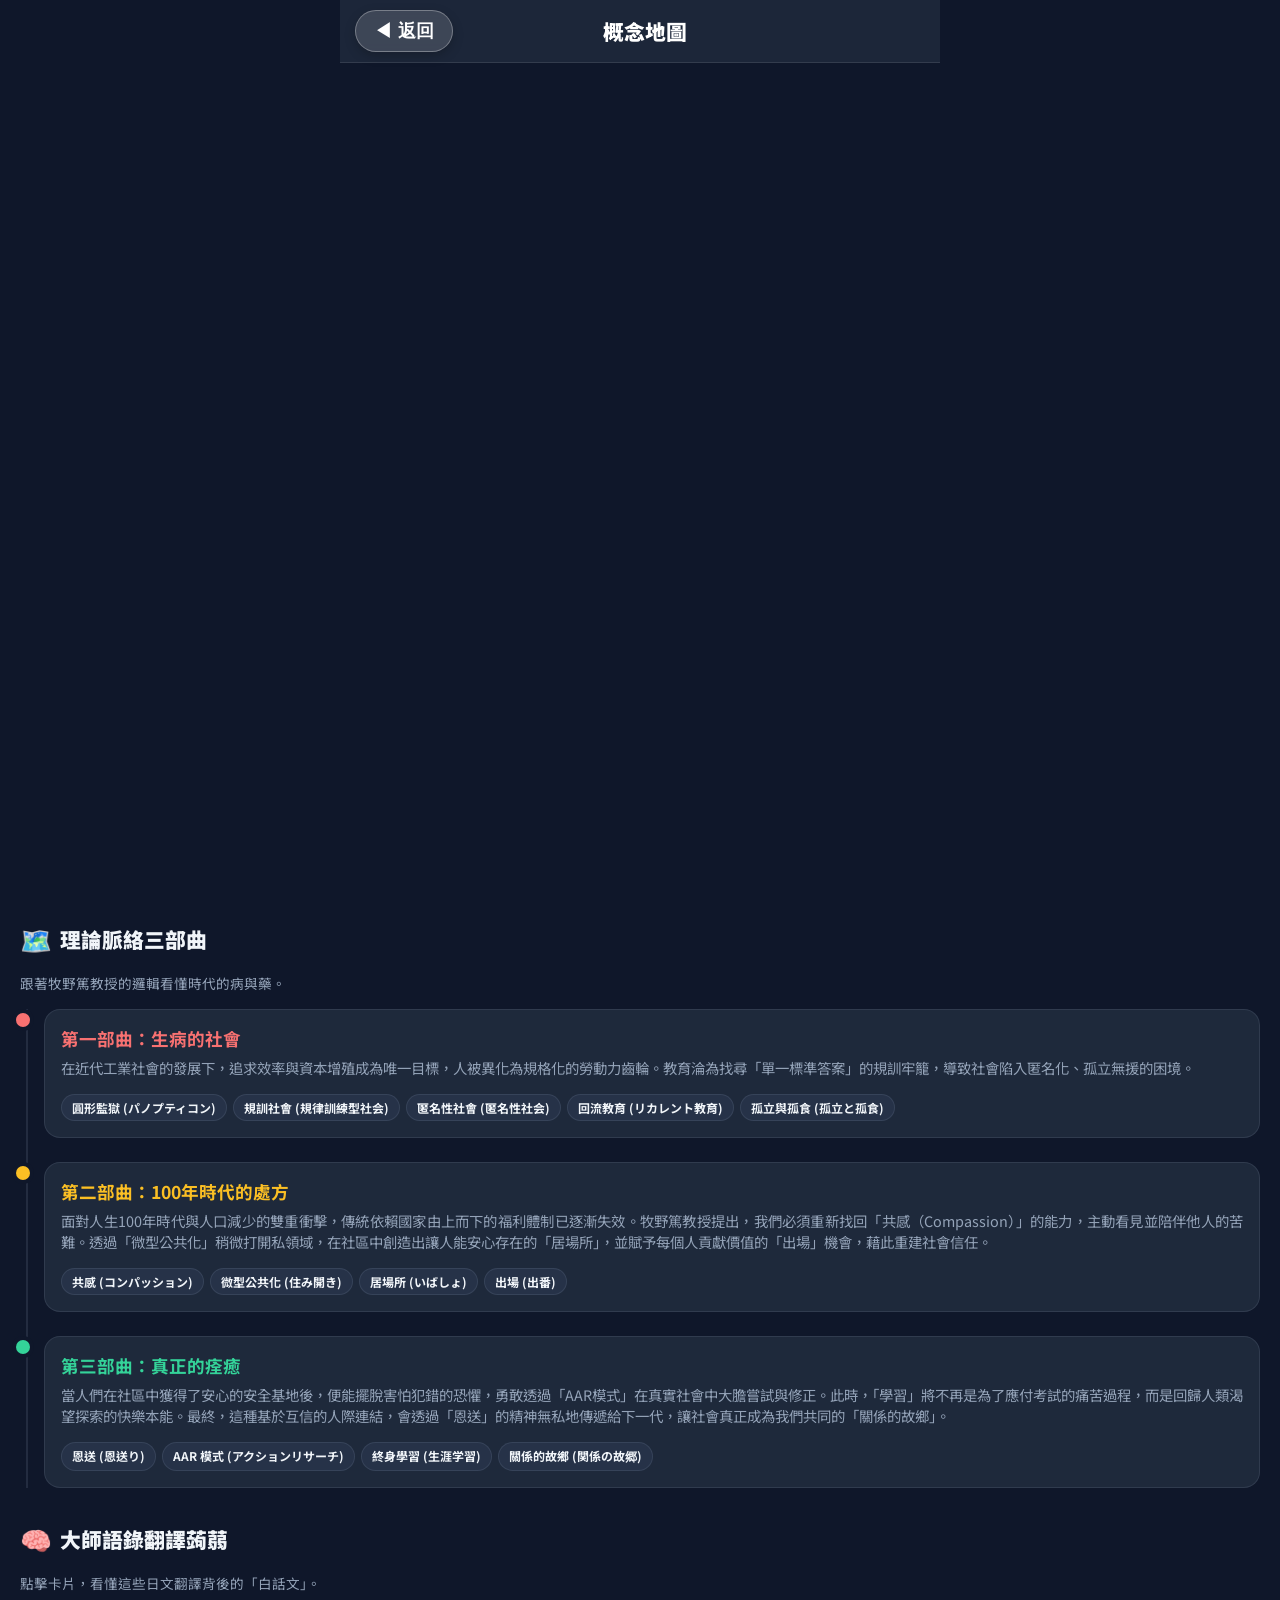
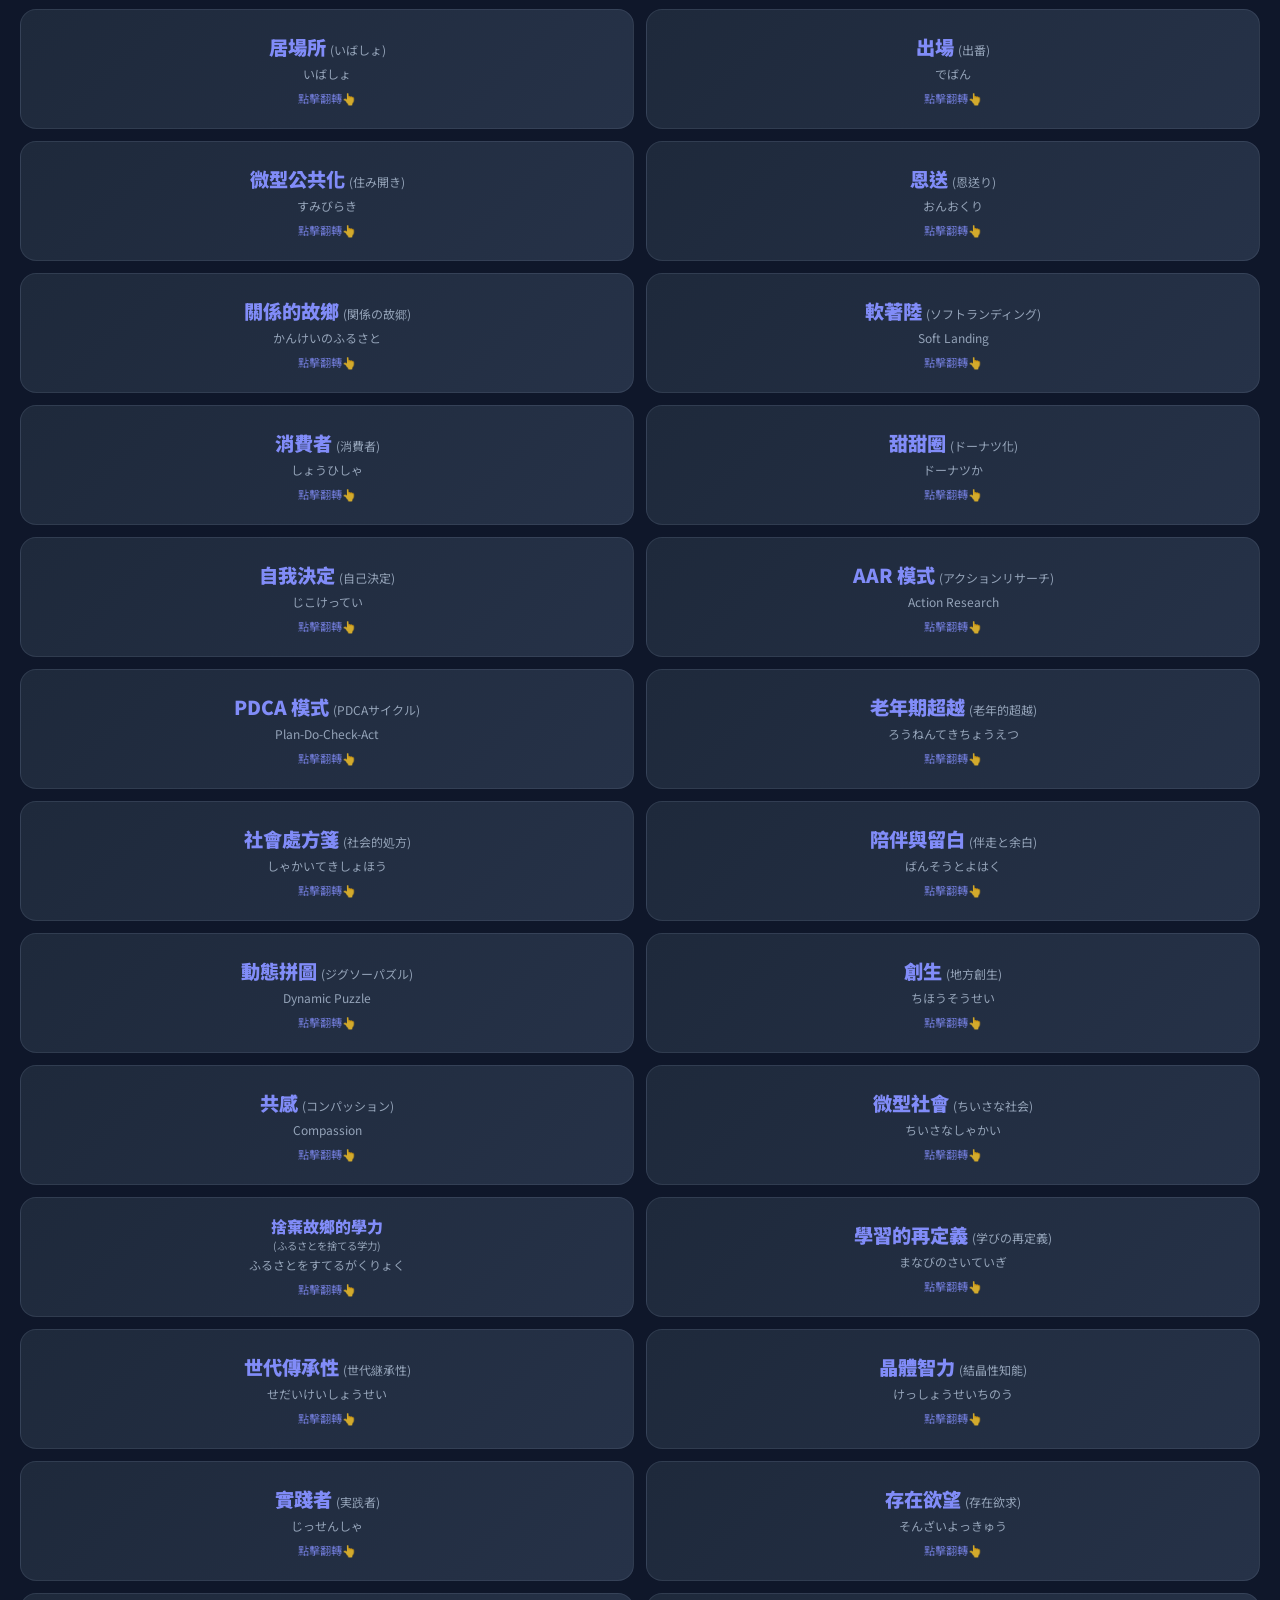
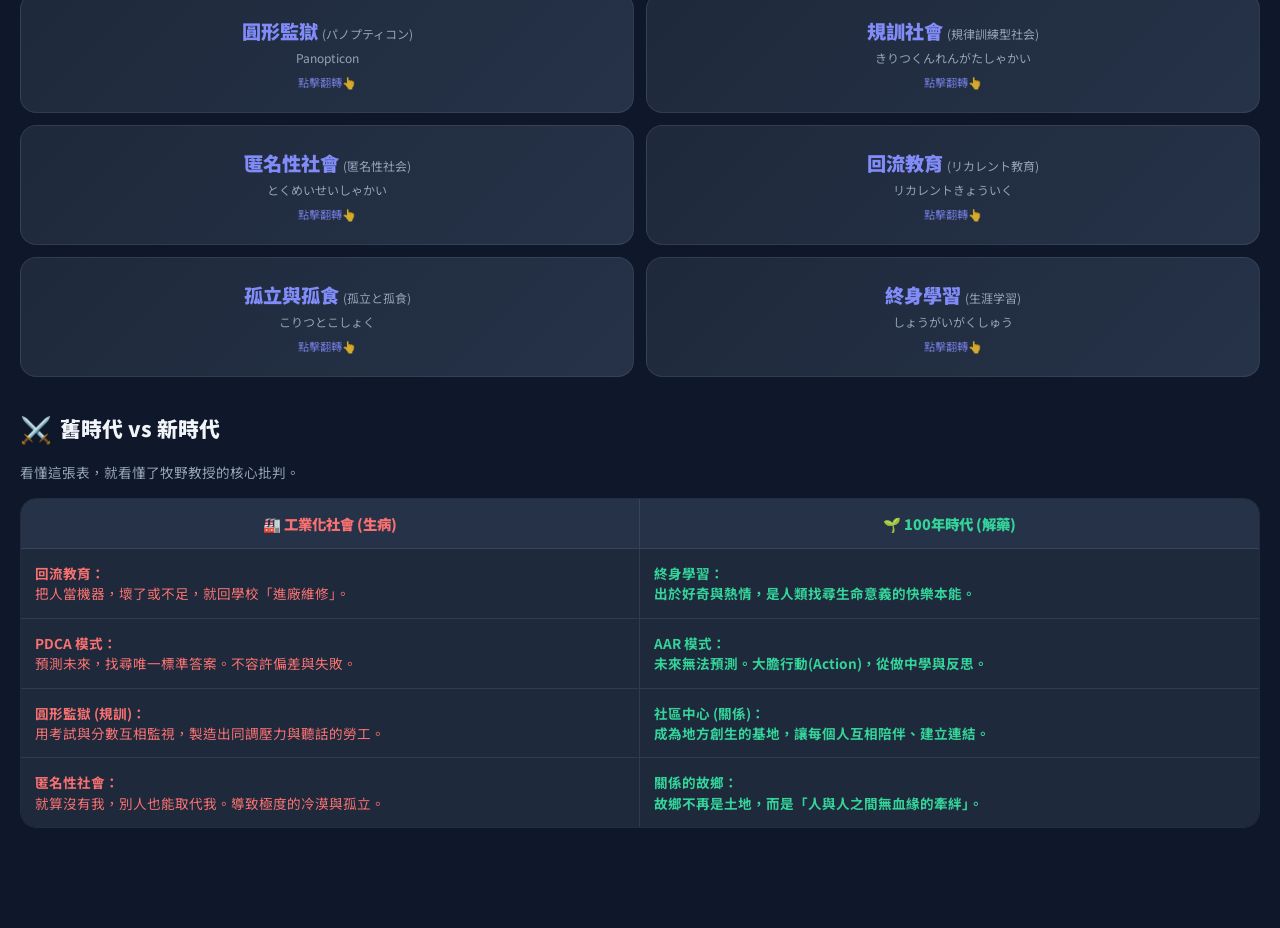
==== commit 8fe85268: "Update return button in concepts map to be just '返回' and more prominent as a pill button" ====
--- a/concepts.html
+++ b/concepts.html
@@ -606,11 +606,11 @@
 
 
 
-    <div class="header" style="display: flex; align-items: center; padding: 0 10px; position: sticky; top: 0; z-index: 1000; background: rgba(30,41,59,0.9); backdrop-filter: blur(10px); border-bottom: 1px solid rgba(255,255,255,0.1);">
-    <button onclick="window.location.href='index.html'" style="background: transparent; border: none; color: #fff; font-size: 1.1rem; cursor: pointer; font-weight: bold; padding: 15px 10px; display: flex; align-items: center; gap: 5px;">
-      <span>◀</span> <span>返回寶典</span>
+      <div class="header" style="display: flex; align-items: center; padding: 10px 15px; position: sticky; top: 0; z-index: 1000; background: rgba(30,41,59,0.9); backdrop-filter: blur(10px); border-bottom: 1px solid rgba(255,255,255,0.1);">
+    <button onclick="window.location.href='index.html'" style="background: rgba(255,255,255,0.15); border: 1px solid rgba(255,255,255,0.3); color: #fff; font-size: 1.1rem; cursor: pointer; font-weight: 900; padding: 8px 18px; border-radius: 99px; display: flex; align-items: center; gap: 6px; box-shadow: 0 4px 12px rgba(0,0,0,0.2);">
+      <span>◀</span> <span>返回</span>
     </button>
-    <div class="header-title" style="flex: 1; text-align: center; padding-right: 120px; font-size: 1.2rem; color: #fff;">概念地圖</div>
+    <div class="header-title" style="flex: 1; text-align: center; padding-right: 100px; font-size: 1.3rem; color: #fff; font-weight: 900;">概念地圖</div>
   </div>
 
   </div>
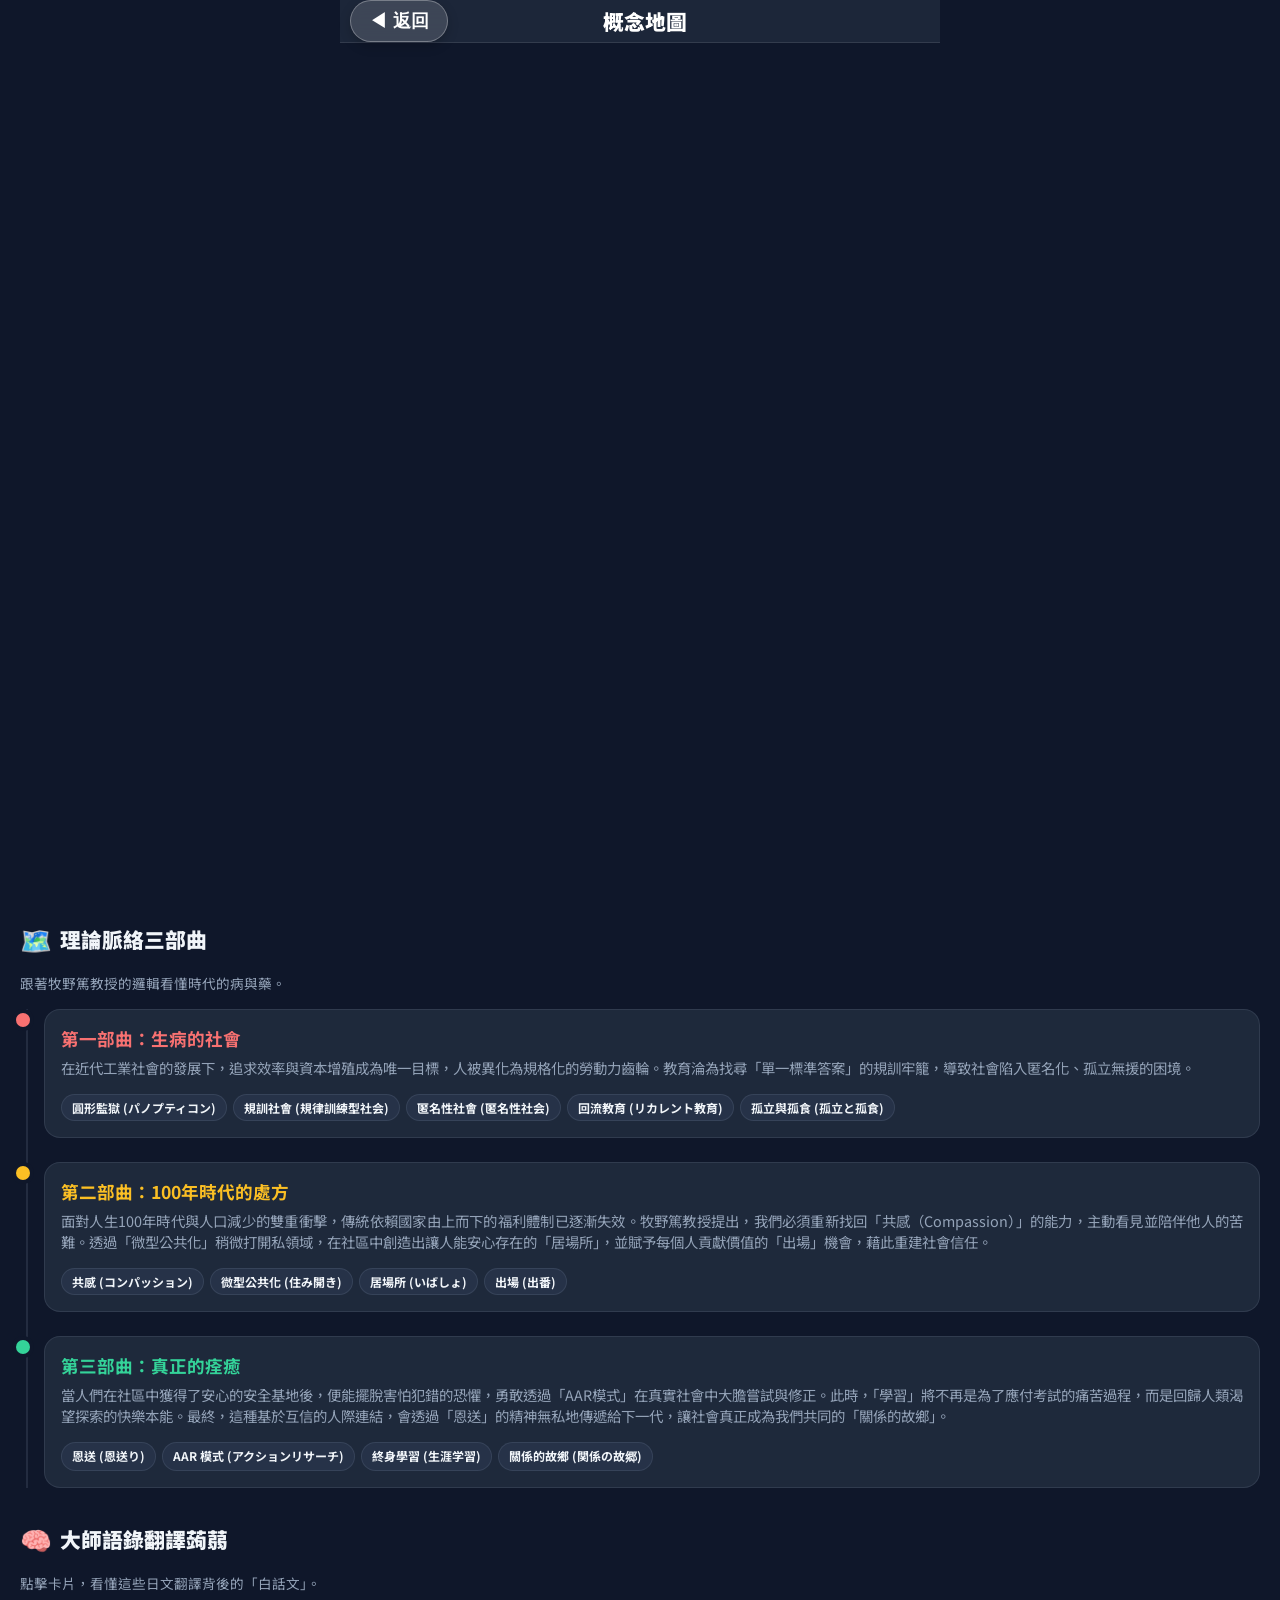
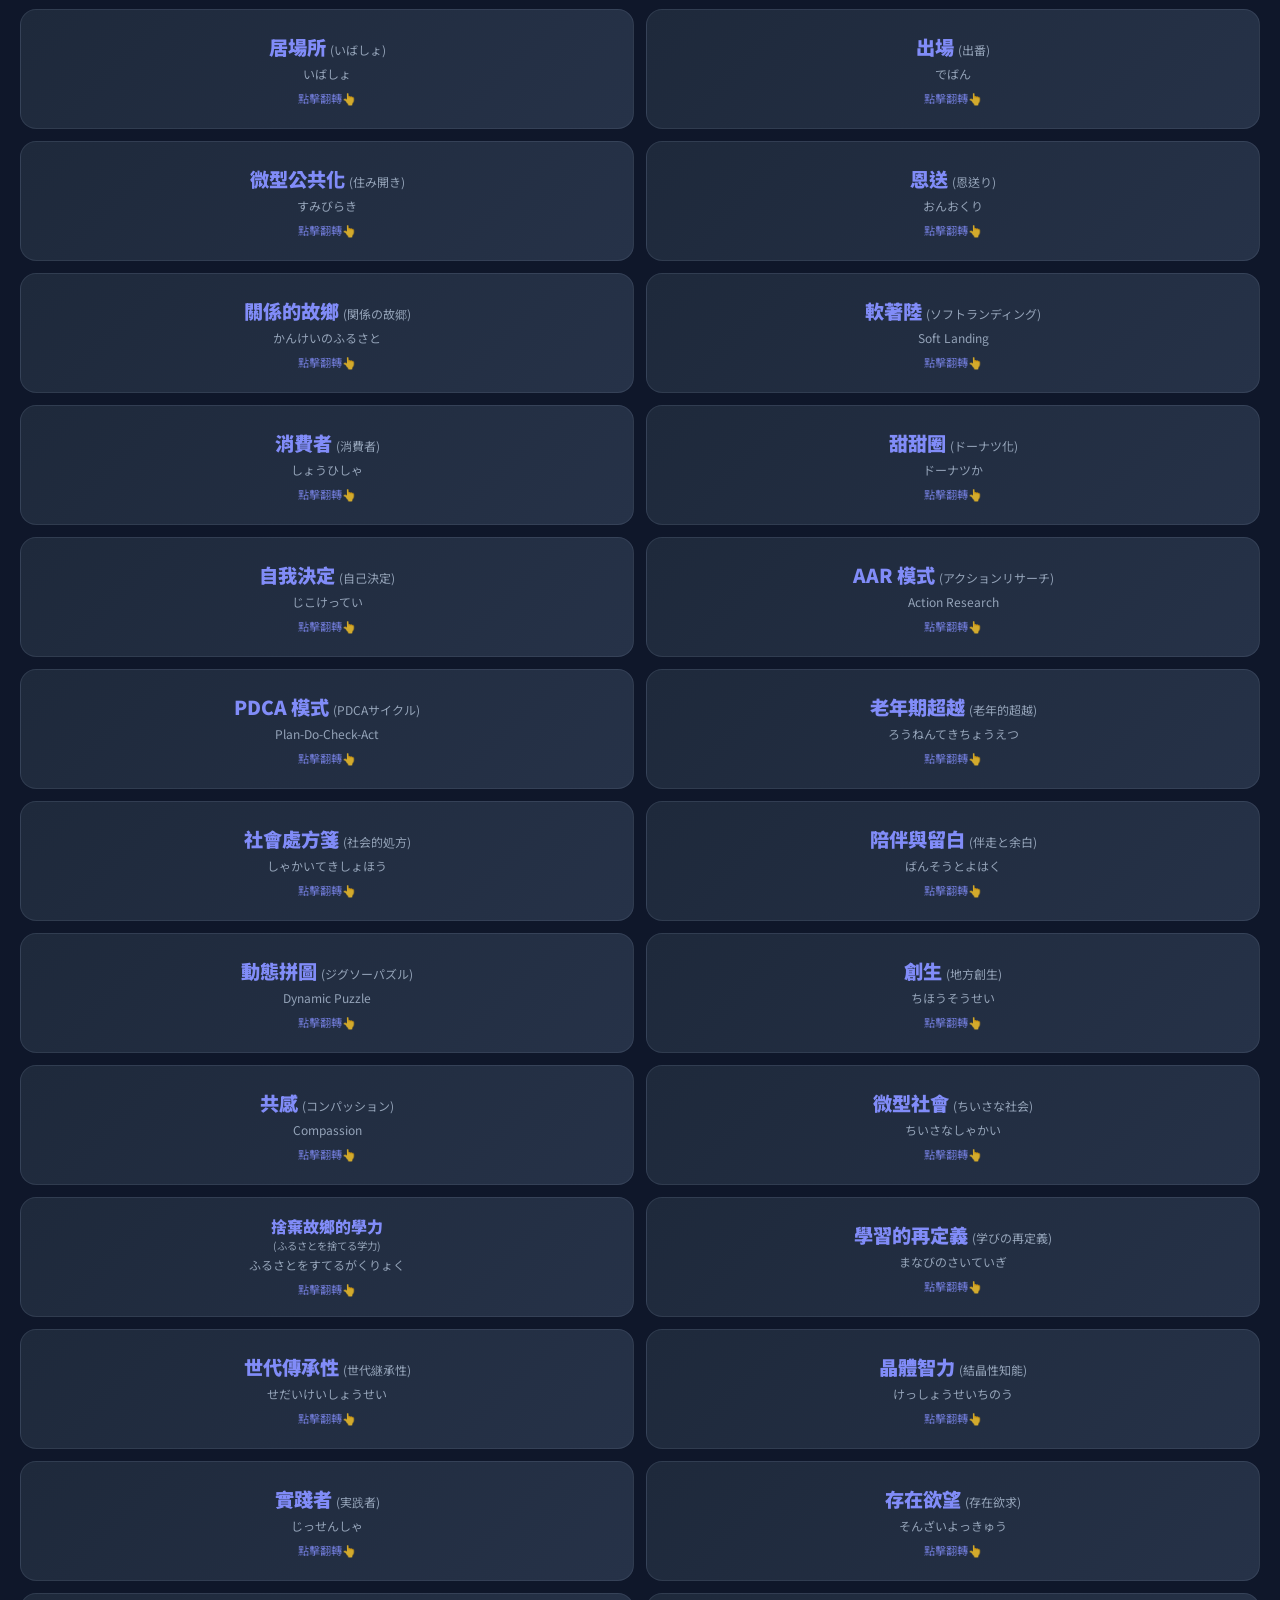
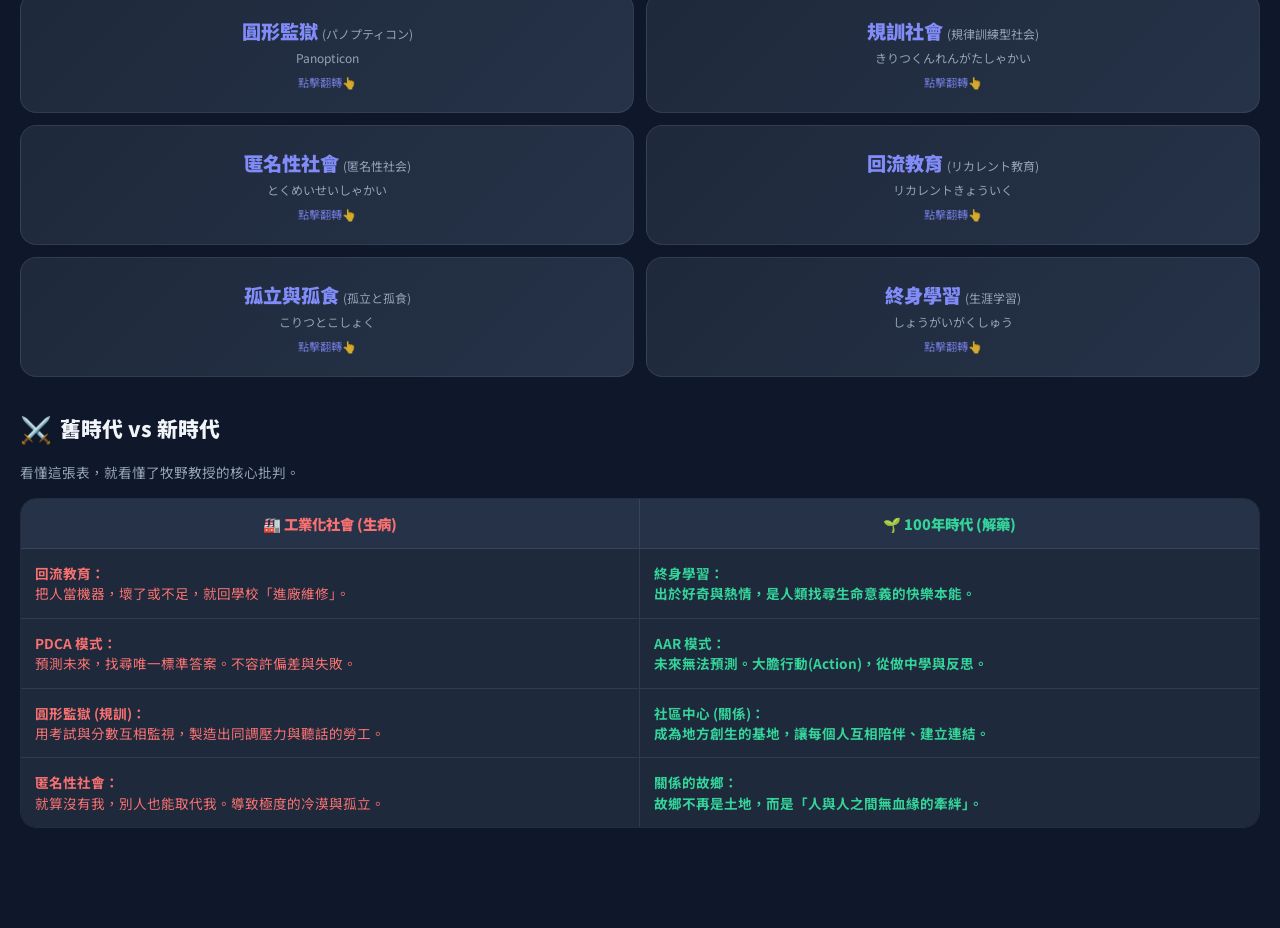
==== commit 79360975: "Safely update return button to '返回' pill style without breaking HTML structure" ====
--- a/concepts.html
+++ b/concepts.html
@@ -606,7 +606,7 @@
 
 
 
-      <div class="header" style="display: flex; align-items: center; padding: 10px 15px; position: sticky; top: 0; z-index: 1000; background: rgba(30,41,59,0.9); backdrop-filter: blur(10px); border-bottom: 1px solid rgba(255,255,255,0.1);">
+    <div class="header" style="display: flex; align-items: center; padding: 0 10px; position: sticky; top: 0; z-index: 1000; background: rgba(30,41,59,0.9); backdrop-filter: blur(10px); border-bottom: 1px solid rgba(255,255,255,0.1);">
     <button onclick="window.location.href='index.html'" style="background: rgba(255,255,255,0.15); border: 1px solid rgba(255,255,255,0.3); color: #fff; font-size: 1.1rem; cursor: pointer; font-weight: 900; padding: 8px 18px; border-radius: 99px; display: flex; align-items: center; gap: 6px; box-shadow: 0 4px 12px rgba(0,0,0,0.2);">
       <span>◀</span> <span>返回</span>
     </button>
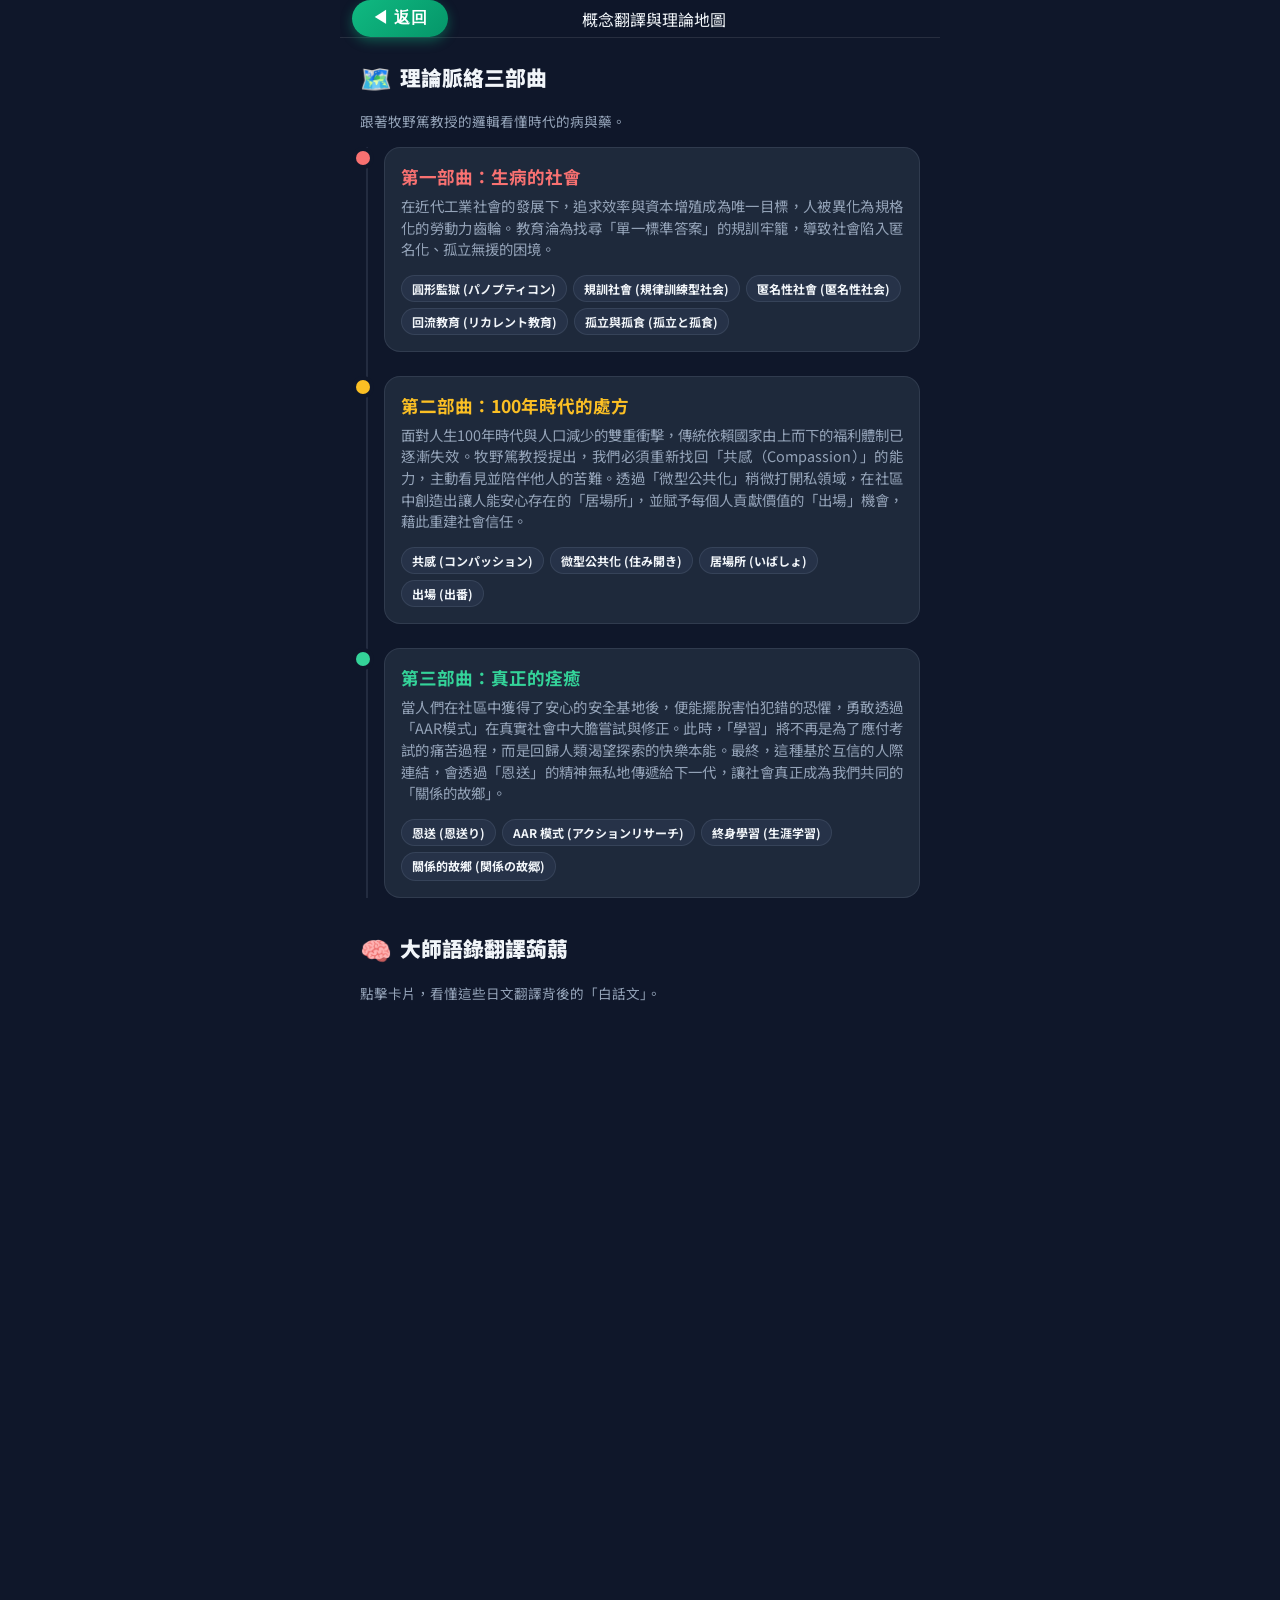
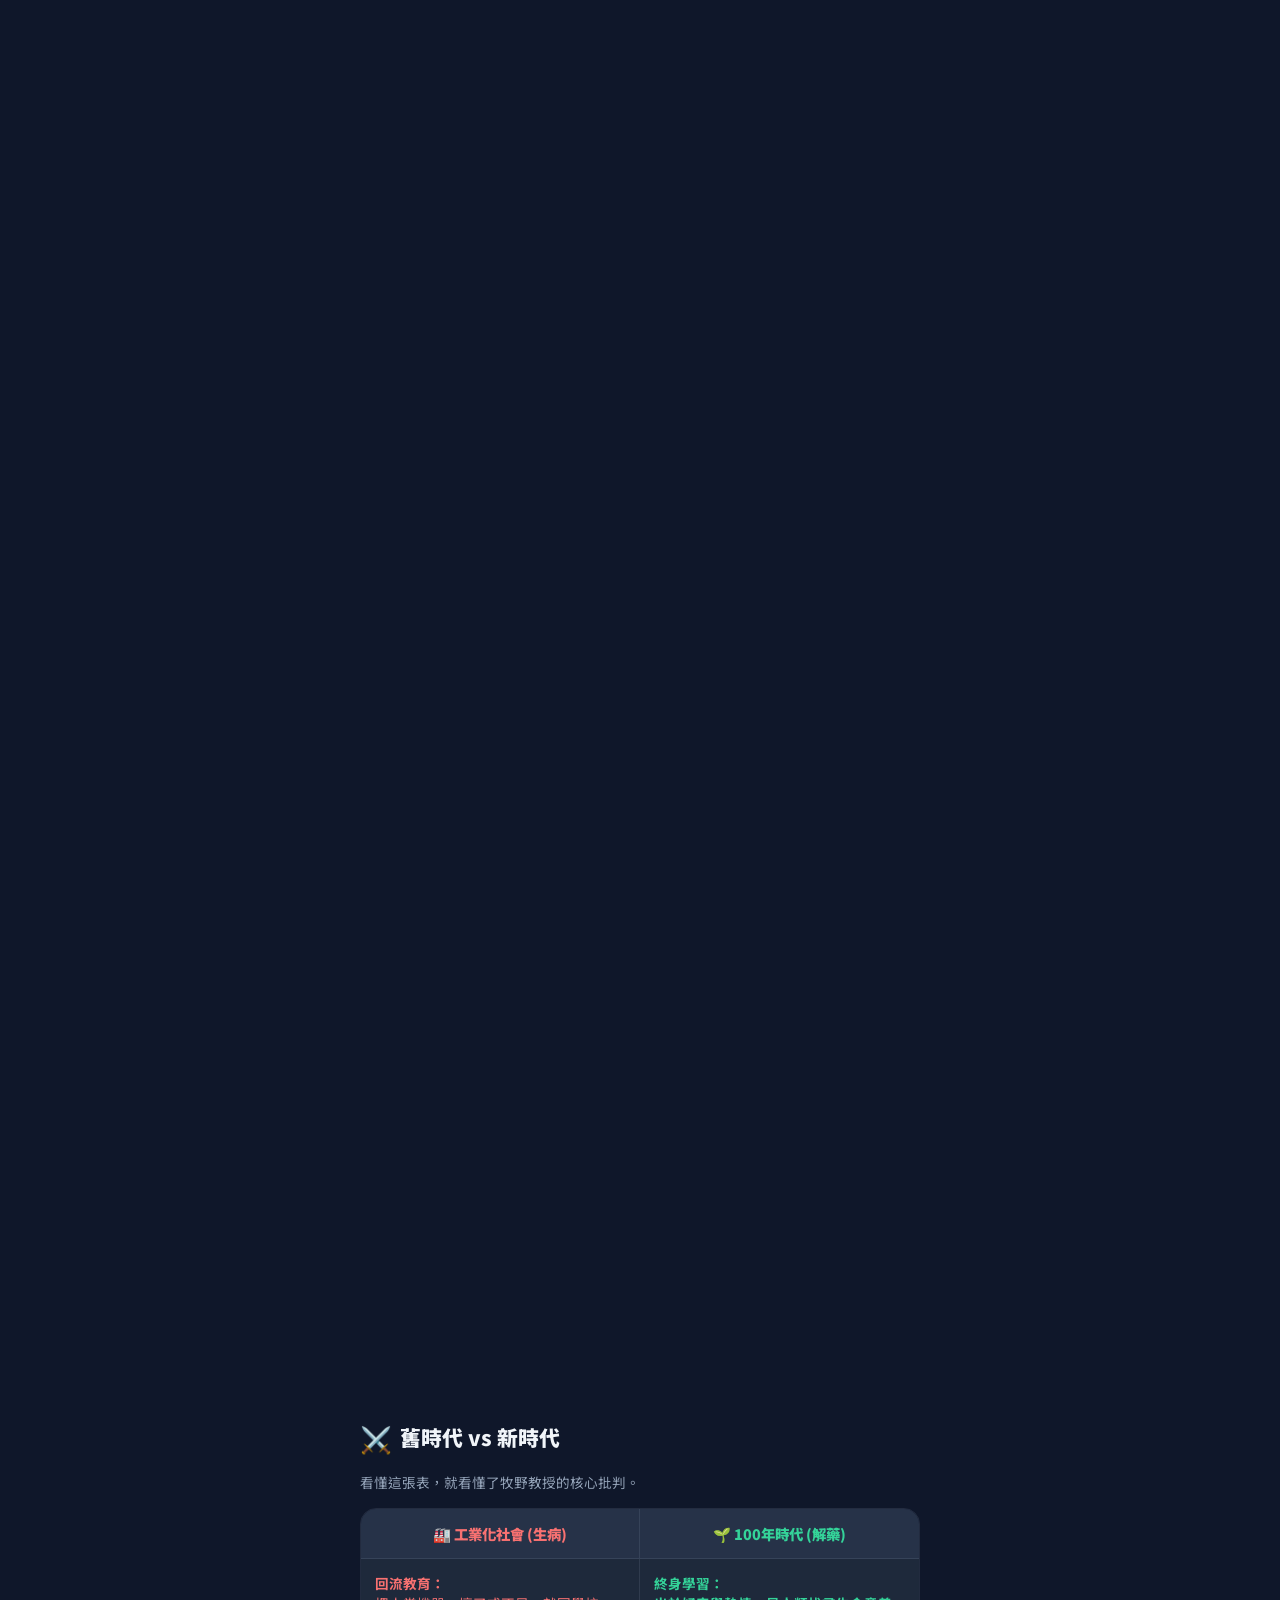
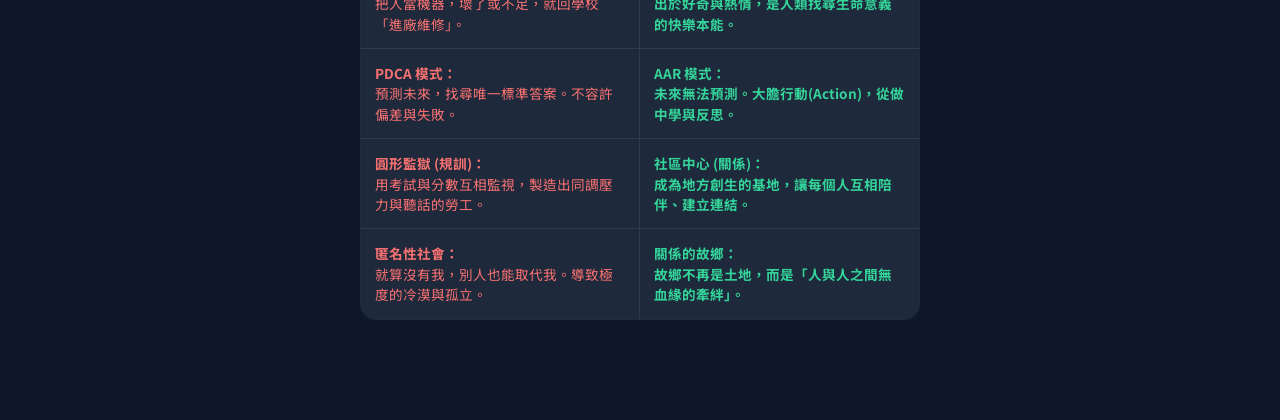
==== commit 600d15cd: "Restore full concepts.html content and add prominent green return button safely" ====
--- a/concepts.html
+++ b/concepts.html
@@ -606,973 +606,969 @@
 
 
 
-    <div class="header" style="display: flex; align-items: center; padding: 0 10px; position: sticky; top: 0; z-index: 1000; background: rgba(30,41,59,0.9); backdrop-filter: blur(10px); border-bottom: 1px solid rgba(255,255,255,0.1);">
-    <button onclick="window.location.href='index.html'" style="background: rgba(255,255,255,0.15); border: 1px solid rgba(255,255,255,0.3); color: #fff; font-size: 1.1rem; cursor: pointer; font-weight: 900; padding: 8px 18px; border-radius: 99px; display: flex; align-items: center; gap: 6px; box-shadow: 0 4px 12px rgba(0,0,0,0.2);">
-      <span>◀</span> <span>返回</span>
-    </button>
-    <div class="header-title" style="flex: 1; text-align: center; padding-right: 100px; font-size: 1.3rem; color: #fff; font-weight: 900;">概念地圖</div>
+  <div class="header" style="display:flex;align-items:center;padding:0 12px;position:sticky;top:0;z-index:1000;background:rgba(15,23,42,0.92);backdrop-filter:blur(12px);border-bottom:1px solid rgba(255,255,255,0.1);">
+    <button onclick="window.location.href='index.html'" style="background:linear-gradient(135deg,#10b981,#059669);border:none;color:#fff;font-size:1rem;cursor:pointer;font-weight:900;padding:8px 20px;border-radius:99px;box-shadow:0 4px 12px rgba(16,185,129,0.4);letter-spacing:1px;flex-shrink:0;">◀ 返回</button>
+    <div class="header-title" style="flex:1;text-align:center;padding-right:80px;">概念翻譯與理論地圖</div>
   </div>
 
+
+
+  <div class="container">
+
+    
+
+    <!-- Section A: Timeline -->
+
+    <section class="slide-up" style="animation: slideUp 0.4s ease forwards;">
+
+      <div class="section-title"><span>🗺️</span> 理論脈絡三部曲</div>
+
+      <p style="font-size:0.85rem; color:var(--muted); margin-bottom: 16px;">跟著牧野篤教授的邏輯看懂時代的病與藥。</p>
+
+      
+
+      <div class="timeline">
+
+        <div class="tl-item tl-1">
+
+          <div class="tl-dot"></div>
+
+          <div class="tl-content">
+
+            <h4>第一部曲：生病的社會</h4>
+
+            <p style="text-align: justify; margin-bottom: 15px;">在近代工業社會的發展下，追求效率與資本增殖成為唯一目標，人被異化為規格化的勞動力齒輪。教育淪為找尋「單一標準答案」的規訓牢籠，導致社會陷入匿名化、孤立無援的困境。</p>
+
+            <div class="kw-tags">
+
+              <span class="kw-tag" onclick="scrollToCard('card-panopticon')">圓形監獄 (パノプティコン)</span>
+
+              <span class="kw-tag" onclick="scrollToCard('card-disciplinary')">規訓社會 (規律訓練型社会)</span>
+
+              <span class="kw-tag" onclick="scrollToCard('card-anonymous')">匿名性社會 (匿名性社会)</span>
+
+              <span class="kw-tag" onclick="scrollToCard('card-recurrent')">回流教育 (リカレント教育)</span>
+
+              <span class="kw-tag" onclick="scrollToCard('card-isolation')">孤立與孤食 (孤立と孤食)</span>
+
+            </div>
+
+          </div>
+
+        </div>
+
+        
+
+        <div class="tl-item tl-2">
+
+          <div class="tl-dot"></div>
+
+          <div class="tl-content">
+
+            <h4>第二部曲：100年時代的處方</h4>
+
+            <p style="text-align: justify; margin-bottom: 15px;">面對人生100年時代與人口減少的雙重衝擊，傳統依賴國家由上而下的福利體制已逐漸失效。牧野篤教授提出，我們必須重新找回「共感（Compassion）」的能力，主動看見並陪伴他人的苦難。透過「微型公共化」稍微打開私領域，在社區中創造出讓人能安心存在的「居場所」，並賦予每個人貢獻價值的「出場」機會，藉此重建社會信任。</p>
+
+            <div class="kw-tags">
+
+              <span class="kw-tag" onclick="scrollToCard('card-compassion')">共感 (コンパッション)</span>
+
+              <span class="kw-tag" onclick="scrollToCard('card-sumibiraki')">微型公共化 (住み開き)</span>
+
+              <span class="kw-tag" onclick="scrollToCard('card-ibasho')">居場所 (いばしょ)</span>
+
+              <span class="kw-tag" onclick="scrollToCard('card-deban')">出場 (出番)</span>
+
+            </div>
+
+          </div>
+
+        </div>
+
+
+
+        <div class="tl-item tl-3">
+
+          <div class="tl-dot"></div>
+
+          <div class="tl-content">
+
+            <h4>第三部曲：真正的痊癒</h4>
+
+            <p style="text-align: justify; margin-bottom: 15px;">當人們在社區中獲得了安心的安全基地後，便能擺脫害怕犯錯的恐懼，勇敢透過「AAR模式」在真實社會中大膽嘗試與修正。此時，「學習」將不再是為了應付考試的痛苦過程，而是回歸人類渴望探索的快樂本能。最終，這種基於互信的人際連結，會透過「恩送」的精神無私地傳遞給下一代，讓社會真正成為我們共同的「關係的故鄉」。</p>
+
+            <div class="kw-tags">
+
+              <span class="kw-tag" onclick="scrollToCard('card-payitforward')">恩送 (恩送り)</span>
+
+              <span class="kw-tag" onclick="scrollToCard('card-actionresearch')">AAR 模式 (アクションリサーチ)</span>
+
+              <span class="kw-tag" onclick="scrollToCard('card-lifelong')">終身學習 (生涯学習)</span>
+
+              <span class="kw-tag" onclick="scrollToCard('card-hometown')">關係的故鄉 (関係の故郷)</span>
+
+            </div>
+
+          </div>
+
+        </div>
+
+      </div>
+
+    </section>
+
+
+
+    <!-- Section B: Flip Cards -->
+
+    <section class="slide-up" style="animation: slideUp 0.4s ease forwards; animation-delay: 0.1s;">
+
+      <div class="section-title"><span>🧠</span> 大師語錄翻譯蒟蒻</div>
+
+      <p style="font-size:0.85rem; color:var(--muted); margin-bottom: 16px;">點擊卡片，看懂這些日文翻譯背後的「白話文」。</p>
+
+      
+
+      <div class="flip-grid">
+
+        <div id="card-ibasho" class="flip-card" onclick="this.classList.toggle('flipped')">
+
+          <div class="flip-card-inner">
+
+            <div class="flip-card-front">
+
+              <h4>居場所 <span style="font-size:0.75rem; font-weight:normal;">(いばしょ)</span></h4><span>いばしょ</span>
+
+              <div class="click-hint">點擊翻轉👆</div>
+
+            </div>
+
+            <div class="flip-card-back">
+
+              <p>不只是一個實體地點，而是一個「即使我不完美，也能被接納的安心空間與歸屬」。</p>
+
+            </div>
+
+          </div>
+
+        </div>
+
+
+
+        <div id="card-deban" class="flip-card" onclick="this.classList.toggle('flipped')">
+
+          <div class="flip-card-inner">
+
+            <div class="flip-card-front">
+
+              <h4>出場 <span style="font-size:0.75rem; font-weight:normal;">(出番)</span></h4><span>でばん</span>
+
+              <div class="click-hint">點擊翻轉👆</div>
+
+            </div>
+
+            <div class="flip-card-back">
+
+              <p>不只是出場機會，而是「發現自己被別人需要的那份驕傲」。</p>
+
+            </div>
+
+          </div>
+
+        </div>
+
+
+
+        <div id="card-sumibiraki" class="flip-card" onclick="this.classList.toggle('flipped')">
+
+          <div class="flip-card-inner">
+
+            <div class="flip-card-front">
+
+              <h4>微型公共化 <span style="font-size:0.75rem; font-weight:normal;">(住み開き)</span></h4><span>すみびらき</span>
+
+              <div class="click-hint">點擊翻轉👆</div>
+
+            </div>
+
+            <div class="flip-card-back">
+
+              <p>不是把家全打開，而是「稍微打開一點點私人空間，讓善意可以流動」。</p>
+
+            </div>
+
+          </div>
+
+        </div>
+
+
+
+        <div id="card-payitforward" class="flip-card" onclick="this.classList.toggle('flipped')">
+
+          <div class="flip-card-inner">
+
+            <div class="flip-card-front">
+
+              <h4>恩送 <span style="font-size:0.75rem; font-weight:normal;">(恩送り)</span></h4><span>おんおくり</span>
+
+              <div class="click-hint">點擊翻轉👆</div>
+
+            </div>
+
+            <div class="flip-card-back">
+
+              <p>不是還債給恩人，而是把得到的溫暖「無條件傳遞給下一個需要的人」。</p>
+
+            </div>
+
+          </div>
+
+        </div>
+
+
+
+        <div id="card-hometown" class="flip-card" onclick="this.classList.toggle('flipped')">
+
+          <div class="flip-card-inner">
+
+            <div class="flip-card-front">
+
+              <h4>關係的故鄉 <span style="font-size:0.75rem; font-weight:normal;">(関係の故郷)</span></h4><span>かんけいのふるさと</span>
+
+              <div class="click-hint">點擊翻轉👆</div>
+
+            </div>
+
+            <div class="flip-card-back">
+
+              <p>不再只是物理出生的土地。當長者無私地支持年輕世代，長者自身便化作了下一代的精神「故鄉」，形成跨世代的牽絆。</p>
+
+            </div>
+
+          </div>
+
+        </div>
+
+
+
+        <div id="card-softlanding" class="flip-card" onclick="this.classList.toggle('flipped')">
+
+          <div class="flip-card-inner">
+
+            <div class="flip-card-front">
+
+              <h4>軟著陸 <span style="font-size:0.75rem; font-weight:normal;">(ソフトランディング)</span></h4><span>Soft Landing</span>
+
+              <div class="click-hint">點擊翻轉👆</div>
+
+            </div>
+
+            <div class="flip-card-back">
+
+              <p>接受社會正在衰退的事實，不再逼迫大家當血汗齒輪。用社區與連結，為降落的社會鋪上柔軟的安全網。</p>
+
+            </div>
+
+          </div>
+
+        </div>
+
+
+
+        <div id="card-consumer" class="flip-card" onclick="this.classList.toggle('flipped')">
+
+          <div class="flip-card-inner">
+
+            <div class="flip-card-front">
+
+              <h4>消費者 <span style="font-size:0.75rem; font-weight:normal;">(消費者)</span></h4><span>しょうひしゃ</span>
+
+              <div class="click-hint">點擊翻轉👆</div>
+
+            </div>
+
+            <div class="flip-card-back">
+
+              <p>不再做一個只用錢購買行政服務的「被動客人」，而是要成為主動參與社區、與他人共創連結的「當事者」。</p>
+
+            </div>
+
+          </div>
+
+        </div>
+
+
+
+        <div id="card-donut" class="flip-card" onclick="this.classList.toggle('flipped')">
+
+          <div class="flip-card-inner">
+
+            <div class="flip-card-front">
+
+              <h4>甜甜圈 <span style="font-size:0.75rem; font-weight:normal;">(ドーナツ化)</span></h4><span>ドーナツか</span>
+
+              <div class="click-hint">點擊翻轉👆</div>
+
+            </div>
+
+            <div class="flip-card-back">
+
+              <p>現代社區就像甜甜圈，中間（傳統地緣與血緣）已經空洞化。必須把「學習」放回中心，重新串聯孤單的人。</p>
+
+            </div>
+
+          </div>
+
+        </div>
+
+
+
+        <div id="card-selfdetermination" class="flip-card" onclick="this.classList.toggle('flipped')">
+
+          <div class="flip-card-inner">
+
+            <div class="flip-card-front">
+
+              <h4>自我決定 <span style="font-size:0.75rem; font-weight:normal;">(自己決定)</span></h4><span>じこけってい</span>
+
+              <div class="click-hint">點擊翻轉👆</div>
+
+            </div>
+
+            <div class="flip-card-back">
+
+              <p>不是新自由主義下孤立無援的個人選擇；真正的自我決定與幸福感，是建立在「與他人產生深刻連結」的互助網絡之中。</p>
+
+            </div>
+
+          </div>
+
+        </div>
+
+
+
+        <div id="card-actionresearch" class="flip-card" onclick="this.classList.toggle('flipped')">
+
+          <div class="flip-card-inner">
+
+            <div class="flip-card-front">
+
+              <h4>AAR 模式 <span style="font-size:0.75rem; font-weight:normal;">(アクションリサーチ)</span></h4><span>Action Research</span>
+
+              <div class="click-hint">點擊翻轉👆</div>
+
+            </div>
+
+            <div class="flip-card-back">
+
+              <p>取代工業時代追求標準答案的 PDCA。在無法預測未來的時代，提出預期、大膽行動，並在安心的社群中從做中學與反思。</p>
+
+            </div>
+
+          </div>
+
+        </div>
+
+
+
+        <div id="card-pdca" class="flip-card" onclick="this.classList.toggle('flipped')">
+
+          <div class="flip-card-inner">
+
+            <div class="flip-card-front">
+
+              <h4>PDCA 模式 <span style="font-size:0.75rem; font-weight:normal;">(PDCAサイクル)</span></h4><span>Plan-Do-Check-Act</span>
+
+              <div class="click-hint">點擊翻轉👆</div>
+
+            </div>
+
+            <div class="flip-card-back">
+
+              <p>工業時代的產物，假設未來可被精準預測與計畫。但在變動的現代，過度強調 Check(查核) 反而讓人害怕失敗、不敢行動。</p>
+
+            </div>
+
+          </div>
+
+        </div>
+
+
+
+        <div id="card-gerotranscendence" class="flip-card" onclick="this.classList.toggle('flipped')">
+
+          <div class="flip-card-inner">
+
+            <div class="flip-card-front">
+
+              <h4>老年期超越 <span style="font-size:0.75rem; font-weight:normal;">(老年的超越)</span></h4><span>ろうねんてきちょうえつ</span>
+
+              <div class="click-hint">點擊翻轉👆</div>
+
+            </div>
+
+            <div class="flip-card-back">
+
+              <p>瑞典學者 Tornstam 提出。高齡者會從物質與理性的算計中超脫，感受到與宇宙、世代的連結，在安寧中獲得極大幸福。</p>
+
+            </div>
+
+          </div>
+
+        </div>
+
+
+
+        <div class="flip-card" onclick="this.classList.toggle('flipped')">
+
+          <div class="flip-card-inner">
+
+            <div class="flip-card-front">
+
+              <h4>社會處方箋 <span style="font-size:0.75rem; font-weight:normal;">(社会的処方)</span></h4><span>しゃかいてきしょほう</span>
+
+              <div class="click-hint">點擊翻轉👆</div>
+
+            </div>
+
+            <div class="flip-card-back">
+
+              <p>最好的預防醫學不是吃藥，而是「人際連結」。醫生開立的處方是讓孤單的患者走入社區，用陪伴治癒生病的社會。</p>
+
+            </div>
+
+          </div>
+
+        </div>
+
+
+
+        <div class="flip-card" onclick="this.classList.toggle('flipped')">
+
+          <div class="flip-card-inner">
+
+            <div class="flip-card-front">
+
+              <h4>陪伴與留白 <span style="font-size:0.75rem; font-weight:normal;">(伴走と余白)</span></h4><span>ばんそうとよはく</span>
+
+              <div class="click-hint">點擊翻轉👆</div>
+
+            </div>
+
+            <div class="flip-card-back">
+
+              <p>政府不該強勢主導一切，而是做個「陪走教練」。在施政中刻意「留白」，才能激發社區居民主動參與、創造自己的出場機會。</p>
+
+            </div>
+
+          </div>
+
+        </div>
+
+
+
+        <div class="flip-card" onclick="this.classList.toggle('flipped')">
+
+          <div class="flip-card-inner">
+
+            <div class="flip-card-front">
+
+              <h4>動態拼圖 <span style="font-size:0.75rem; font-weight:normal;">(ジグソーパズル)</span></h4><span>Dynamic Puzzle</span>
+
+              <div class="click-hint">點擊翻轉👆</div>
+
+            </div>
+
+            <div class="flip-card-back">
+
+              <p>沒有人是完美的。承認自己的脆弱與缺陷（凹），並用自己的優點（凸）去補足別人。像拼圖一樣在社區中互補與支撐。</p>
+
+            </div>
+
+          </div>
+
+        </div>
+
+
+
+        <div class="flip-card" onclick="this.classList.toggle('flipped')">
+
+          <div class="flip-card-inner">
+
+            <div class="flip-card-front">
+
+              <h4>創生 <span style="font-size:0.75rem; font-weight:normal;">(地方創生)</span></h4><span>ちほうそうせい</span>
+
+              <div class="click-hint">點擊翻轉👆</div>
+
+            </div>
+
+            <div class="flip-card-back">
+
+              <p>真正的創生不是砸大錢蓋硬體或拼經濟，而是以「學習」為核心，重新編織人與人之間的關係，找回失落的社區牽絆。</p>
+
+            </div>
+
+          </div>
+
+        </div>
+
+
+
+        <div id="card-compassion" class="flip-card" onclick="this.classList.toggle('flipped')">
+
+          <div class="flip-card-inner">
+
+            <div class="flip-card-front">
+
+              <h4>共感 <span style="font-size:0.75rem; font-weight:normal;">(コンパッション)</span></h4><span>Compassion</span>
+
+              <div class="click-hint">點擊翻轉👆</div>
+
+            </div>
+
+            <div class="flip-card-back">
+
+              <p>超越一般同情心。它是「因為我痛過，所以我懂你的痛（負傷的療癒者）」的深層共鳴，並會因此化為助人的具體行動。</p>
+
+            </div>
+
+          </div>
+
+        </div>
+
+
+
+        <div class="flip-card" onclick="this.classList.toggle('flipped')">
+
+          <div class="flip-card-inner">
+
+            <div class="flip-card-front">
+
+              <h4>微型社會 <span style="font-size:0.75rem; font-weight:normal;">(ちいさな社会)</span></h4><span>ちいさなしゃかい</span>
+
+              <div class="click-hint">點擊翻轉👆</div>
+
+            </div>
+
+            <div class="flip-card-back">
+
+              <p>不追求國家級的宏大復興，而是用一群人的羈絆，在身邊打造出無數個「充滿溫度與互助的小型社會」。</p>
+
+            </div>
+
+          </div>
+
+        </div>
+
+
+
+        <div class="flip-card" onclick="this.classList.toggle('flipped')">
+
+          <div class="flip-card-inner">
+
+            <div class="flip-card-front">
+
+              <h4 style="font-size:1rem; line-height:1.2;">捨棄故鄉的學力 <span style="font-size:0.65rem; font-weight:normal; display:block;">(ふるさとを捨てる学力)</span></h4><span>ふるさとをすてるがくりょく</span>
+
+              <div class="click-hint">點擊翻轉👆</div>
+
+            </div>
+
+            <div class="flip-card-back">
+
+              <p>把孩子訓練成標準化的菁英，代價卻是讓他們徹底與出生的土地斷裂，成為回不了家的異鄉人。</p>
+
+            </div>
+
+          </div>
+
+        </div>
+
+
+
+        <div class="flip-card" onclick="this.classList.toggle('flipped')">
+
+          <div class="flip-card-inner">
+
+            <div class="flip-card-front">
+
+              <h4>學習的再定義 <span style="font-size:0.75rem; font-weight:normal;">(学びの再定義)</span></h4><span>まなびのさいていぎ</span>
+
+              <div class="click-hint">點擊翻轉👆</div>
+
+            </div>
+
+            <div class="flip-card-back">
+
+              <p>不是坐在教室背標準答案，而是走入人群，在不斷試錯與交流價值的過程中，重新把人與人連結起來的行動。</p>
+
+            </div>
+
+          </div>
+
+        </div>
+
+
+
+        <div class="flip-card" onclick="this.classList.toggle('flipped')">
+
+          <div class="flip-card-inner">
+
+            <div class="flip-card-front">
+
+              <h4>世代傳承性 <span style="font-size:0.75rem; font-weight:normal;">(世代継承性)</span></h4><span>せだいけいしょうせい</span>
+
+              <div class="click-hint">點擊翻轉👆</div>
+
+            </div>
+
+            <div class="flip-card-back">
+
+              <p>即「關懷下一代」。深植於人類本能，當我們不再只為自己活，而是為下一代付出與傳承時，生命便能獲得超越的昇華。</p>
+
+            </div>
+
+          </div>
+
+        </div>
+
+
+
+        <div class="flip-card" onclick="this.classList.toggle('flipped')">
+
+          <div class="flip-card-inner">
+
+            <div class="flip-card-front">
+
+              <h4>晶體智力 <span style="font-size:0.75rem; font-weight:normal;">(結晶性知能)</span></h4><span>けっしょうせいちのう</span>
+
+              <div class="click-hint">點擊翻轉👆</div>
+
+            </div>
+
+            <div class="flip-card-back">
+
+              <p>年紀增長雖會讓記憶力(流體智力)衰退，但基於人生歷練與經驗的「晶體智力」卻會持續增長，成為傳承智慧的無價說書人。</p>
+
+            </div>
+
+          </div>
+
+        </div>
+
+
+
+        <div class="flip-card" onclick="this.classList.toggle('flipped')">
+
+          <div class="flip-card-inner">
+
+            <div class="flip-card-front">
+
+              <h4>實踐者 <span style="font-size:0.75rem; font-weight:normal;">(実践者)</span></h4><span>じっせんしゃ</span>
+
+              <div class="click-hint">點擊翻轉👆</div>
+
+            </div>
+
+            <div class="flip-card-back">
+
+              <p>學習的終極目標，是讓我們從「被動接收行政服務的消費者」，蛻變為「主動發揮影響力、起而行的實踐者(Doer)」。</p>
+
+            </div>
+
+          </div>
+
+        </div>
+
+
+
+        <div class="flip-card" onclick="this.classList.toggle('flipped')">
+
+          <div class="flip-card-inner">
+
+            <div class="flip-card-front">
+
+              <h4>存在欲望 <span style="font-size:0.75rem; font-weight:normal;">(存在欲求)</span></h4><span>そんざいよっきゅう</span>
+
+              <div class="click-hint">點擊翻轉👆</div>
+
+            </div>
+
+            <div class="flip-card-back">
+
+              <p>現代社會的價值觀轉型。人們不再滿足於盲目賺錢與囤積物質的「佔有欲望」，而是轉向追求人際羈絆與生命意義的「存在欲望」。</p>
+
+            </div>
+
+          </div>
+
+        </div>
+
+
+
+        <div id="card-panopticon" class="flip-card" onclick="this.classList.toggle('flipped')">
+
+          <div class="flip-card-inner">
+
+            <div class="flip-card-front">
+
+              <h4>圓形監獄 <span style="font-size:0.75rem; font-weight:normal;">(パノプティコン)</span></h4><span>Panopticon</span>
+
+              <div class="click-hint">點擊翻轉👆</div>
+
+            </div>
+
+            <div class="flip-card-back">
+
+              <p>用考試與分數互相監視，製造出強大的同調壓力，逼迫所有人成為聽話的勞工，不容許偏離標準軌道。</p>
+
+            </div>
+
+          </div>
+
+        </div>
+
+
+
+        <div id="card-disciplinary" class="flip-card" onclick="this.classList.toggle('flipped')">
+
+          <div class="flip-card-inner">
+
+            <div class="flip-card-front">
+
+              <h4>規訓社會 <span style="font-size:0.75rem; font-weight:normal;">(規律訓練型社会)</span></h4><span>きりつくんれんがたしゃかい</span>
+
+              <div class="click-hint">點擊翻轉👆</div>
+
+            </div>
+
+            <div class="flip-card-back">
+
+              <p>把學校變成工廠。將形形色色的個人，強行削平稜角，訓練成規格化、順從且可隨時被替換的工業齒輪。</p>
+
+            </div>
+
+          </div>
+
+        </div>
+
+
+
+        <div id="card-anonymous" class="flip-card" onclick="this.classList.toggle('flipped')">
+
+          <div class="flip-card-inner">
+
+            <div class="flip-card-front">
+
+              <h4>匿名性社會 <span style="font-size:0.75rem; font-weight:normal;">(匿名性社会)</span></h4><span>とくめいせいしゃかい</span>
+
+              <div class="click-hint">點擊翻轉👆</div>
+
+            </div>
+
+            <div class="flip-card-back">
+
+              <p>工業時代的悲歌。「就算沒有我，別人也能輕易取代我」，這種將人視為免洗筷的邏輯，導致了極度的冷漠與孤立。</p>
+
+            </div>
+
+          </div>
+
+        </div>
+
+
+
+        <div id="card-recurrent" class="flip-card" onclick="this.classList.toggle('flipped')">
+
+          <div class="flip-card-inner">
+
+            <div class="flip-card-front">
+
+              <h4>回流教育 <span style="font-size:0.75rem; font-weight:normal;">(リカレント教育)</span></h4><span>リカレントきょういく</span>
+
+              <div class="click-hint">點擊翻轉👆</div>
+
+            </div>
+
+            <div class="flip-card-back">
+
+              <p>舊時代的功利學習觀。把人當作機器，壞了或技能過時了，就送回學校「進廠維修」，修好再丟回工廠繼續壓榨。</p>
+
+            </div>
+
+          </div>
+
+        </div>
+
+
+
+        <div id="card-isolation" class="flip-card" onclick="this.classList.toggle('flipped')">
+
+          <div class="flip-card-inner">
+
+            <div class="flip-card-front">
+
+              <h4>孤立與孤食 <span style="font-size:0.75rem; font-weight:normal;">(孤立と孤食)</span></h4><span>こりつとこしょく</span>
+
+              <div class="click-hint">點擊翻轉👆</div>
+
+            </div>
+
+            <div class="flip-card-back">
+
+              <p>地緣與血緣斷裂後的終極病徵。人們獨自生活、獨自吃飯，喪失了與社會的連結，成為高齡者身心衰弱的元兇。</p>
+
+            </div>
+
+          </div>
+
+        </div>
+
+
+
+        <div id="card-lifelong" class="flip-card" onclick="this.classList.toggle('flipped')">
+
+          <div class="flip-card-inner">
+
+            <div class="flip-card-front">
+
+              <h4>終身學習 <span style="font-size:0.75rem; font-weight:normal;">(生涯学習)</span></h4><span>しょうがいがくしゅう</span>
+
+              <div class="click-hint">點擊翻轉👆</div>
+
+            </div>
+
+            <div class="flip-card-back">
+
+              <p>不再是為了考證照或找工作。它是出於單純的好奇與熱情，是人類找尋生命意義、與他人建立牽絆的快樂本能。</p>
+
+            </div>
+
+          </div>
+
+        </div>
+
+      </div>
+
+    </section>
+
+
+
+    <!-- Section C: Comparison Table -->
+
+    <section class="slide-up" style="animation: slideUp 0.4s ease forwards; animation-delay: 0.2s;">
+
+      <div class="section-title"><span>⚔️</span> 舊時代 vs 新時代</div>
+
+      <p style="font-size:0.85rem; color:var(--muted); margin-bottom: 16px;">看懂這張表，就看懂了牧野教授的核心批判。</p>
+
+      
+
+      <table class="comp-table">
+
+        <tr>
+
+          <th style="color:var(--red);">🏭 工業化社會 (生病)</th>
+
+          <th style="color:var(--green);">🌱 100年時代 (解藥)</th>
+
+        </tr>
+
+        <tr>
+
+          <td class="old"><b>回流教育：</b><br>把人當機器，壞了或不足，就回學校「進廠維修」。</td>
+
+          <td class="new"><b>終身學習：</b><br>出於好奇與熱情，是人類找尋生命意義的快樂本能。</td>
+
+        </tr>
+
+        <tr>
+
+          <td class="old"><b>PDCA 模式：</b><br>預測未來，找尋唯一標準答案。不容許偏差與失敗。</td>
+
+          <td class="new"><b>AAR 模式：</b><br>未來無法預測。大膽行動(Action)，從做中學與反思。</td>
+
+        </tr>
+
+        <tr>
+
+          <td class="old"><b>圓形監獄 (規訓)：</b><br>用考試與分數互相監視，製造出同調壓力與聽話的勞工。</td>
+
+          <td class="new"><b>社區中心 (關係)：</b><br>成為地方創生的基地，讓每個人互相陪伴、建立連結。</td>
+
+        </tr>
+
+        <tr>
+
+          <td class="old"><b>匿名性社會：</b><br>就算沒有我，別人也能取代我。導致極度的冷漠與孤立。</td>
+
+          <td class="new"><b>關係的故鄉：</b><br>故鄉不再是土地，而是「人與人之間無血緣的牽絆」。</td>
+
+        </tr>
+
+      </table>
+
+    </section>
+
+
+
+    
+
+
+
   </div>
 
-
-
-  <div class="container">
-
-    
-
-    <!-- Section A: Timeline -->
-
-    <section class="slide-up" style="animation: slideUp 0.4s ease forwards;">
-
-      <div class="section-title"><span>🗺️</span> 理論脈絡三部曲</div>
-
-      <p style="font-size:0.85rem; color:var(--muted); margin-bottom: 16px;">跟著牧野篤教授的邏輯看懂時代的病與藥。</p>
+</div>
+
+<style>
+
+  @keyframes slideUp {
+
+    from { opacity: 0; transform: translateY(20px); }
+
+    to { opacity: 1; transform: translateY(0); }
+
+  }
+
+</style>
+
+<script>
+
+  function scrollToCard(cardId) {
+
+    const card = document.getElementById(cardId);
+
+    if (card) {
+
+      // Scroll into view with smooth behavior
+
+      card.scrollIntoView({ behavior: 'smooth', block: 'center' });
 
       
 
-      <div class="timeline">
-
-        <div class="tl-item tl-1">
-
-          <div class="tl-dot"></div>
-
-          <div class="tl-content">
-
-            <h4>第一部曲：生病的社會</h4>
-
-            <p style="text-align: justify; margin-bottom: 15px;">在近代工業社會的發展下，追求效率與資本增殖成為唯一目標，人被異化為規格化的勞動力齒輪。教育淪為找尋「單一標準答案」的規訓牢籠，導致社會陷入匿名化、孤立無援的困境。</p>
-
-            <div class="kw-tags">
-
-              <span class="kw-tag" onclick="scrollToCard('card-panopticon')">圓形監獄 (パノプティコン)</span>
-
-              <span class="kw-tag" onclick="scrollToCard('card-disciplinary')">規訓社會 (規律訓練型社会)</span>
-
-              <span class="kw-tag" onclick="scrollToCard('card-anonymous')">匿名性社會 (匿名性社会)</span>
-
-              <span class="kw-tag" onclick="scrollToCard('card-recurrent')">回流教育 (リカレント教育)</span>
-
-              <span class="kw-tag" onclick="scrollToCard('card-isolation')">孤立與孤食 (孤立と孤食)</span>
-
-            </div>
-
-          </div>
-
-        </div>
-
-        
-
-        <div class="tl-item tl-2">
-
-          <div class="tl-dot"></div>
-
-          <div class="tl-content">
-
-            <h4>第二部曲：100年時代的處方</h4>
-
-            <p style="text-align: justify; margin-bottom: 15px;">面對人生100年時代與人口減少的雙重衝擊，傳統依賴國家由上而下的福利體制已逐漸失效。牧野篤教授提出，我們必須重新找回「共感（Compassion）」的能力，主動看見並陪伴他人的苦難。透過「微型公共化」稍微打開私領域，在社區中創造出讓人能安心存在的「居場所」，並賦予每個人貢獻價值的「出場」機會，藉此重建社會信任。</p>
-
-            <div class="kw-tags">
-
-              <span class="kw-tag" onclick="scrollToCard('card-compassion')">共感 (コンパッション)</span>
-
-              <span class="kw-tag" onclick="scrollToCard('card-sumibiraki')">微型公共化 (住み開き)</span>
-
-              <span class="kw-tag" onclick="scrollToCard('card-ibasho')">居場所 (いばしょ)</span>
-
-              <span class="kw-tag" onclick="scrollToCard('card-deban')">出場 (出番)</span>
-
-            </div>
-
-          </div>
-
-        </div>
-
-
-
-        <div class="tl-item tl-3">
-
-          <div class="tl-dot"></div>
-
-          <div class="tl-content">
-
-            <h4>第三部曲：真正的痊癒</h4>
-
-            <p style="text-align: justify; margin-bottom: 15px;">當人們在社區中獲得了安心的安全基地後，便能擺脫害怕犯錯的恐懼，勇敢透過「AAR模式」在真實社會中大膽嘗試與修正。此時，「學習」將不再是為了應付考試的痛苦過程，而是回歸人類渴望探索的快樂本能。最終，這種基於互信的人際連結，會透過「恩送」的精神無私地傳遞給下一代，讓社會真正成為我們共同的「關係的故鄉」。</p>
-
-            <div class="kw-tags">
-
-              <span class="kw-tag" onclick="scrollToCard('card-payitforward')">恩送 (恩送り)</span>
-
-              <span class="kw-tag" onclick="scrollToCard('card-actionresearch')">AAR 模式 (アクションリサーチ)</span>
-
-              <span class="kw-tag" onclick="scrollToCard('card-lifelong')">終身學習 (生涯学習)</span>
-
-              <span class="kw-tag" onclick="scrollToCard('card-hometown')">關係的故鄉 (関係の故郷)</span>
-
-            </div>
-
-          </div>
-
-        </div>
-
-      </div>
-
-    </section>
-
-
-
-    <!-- Section B: Flip Cards -->
-
-    <section class="slide-up" style="animation: slideUp 0.4s ease forwards; animation-delay: 0.1s;">
-
-      <div class="section-title"><span>🧠</span> 大師語錄翻譯蒟蒻</div>
-
-      <p style="font-size:0.85rem; color:var(--muted); margin-bottom: 16px;">點擊卡片，看懂這些日文翻譯背後的「白話文」。</p>
+      // Add a highlight glow effect
+
+      const originalBoxShadow = card.style.boxShadow;
+
+      card.style.transition = 'box-shadow 0.3s ease';
+
+      card.style.boxShadow = '0 0 25px var(--accent)';
 
       
 
-      <div class="flip-grid">
-
-        <div id="card-ibasho" class="flip-card" onclick="this.classList.toggle('flipped')">
-
-          <div class="flip-card-inner">
-
-            <div class="flip-card-front">
-
-              <h4>居場所 <span style="font-size:0.75rem; font-weight:normal;">(いばしょ)</span></h4><span>いばしょ</span>
-
-              <div class="click-hint">點擊翻轉👆</div>
-
-            </div>
-
-            <div class="flip-card-back">
-
-              <p>不只是一個實體地點，而是一個「即使我不完美，也能被接納的安心空間與歸屬」。</p>
-
-            </div>
-
-          </div>
-
-        </div>
-
-
-
-        <div id="card-deban" class="flip-card" onclick="this.classList.toggle('flipped')">
-
-          <div class="flip-card-inner">
-
-            <div class="flip-card-front">
-
-              <h4>出場 <span style="font-size:0.75rem; font-weight:normal;">(出番)</span></h4><span>でばん</span>
-
-              <div class="click-hint">點擊翻轉👆</div>
-
-            </div>
-
-            <div class="flip-card-back">
-
-              <p>不只是出場機會，而是「發現自己被別人需要的那份驕傲」。</p>
-
-            </div>
-
-          </div>
-
-        </div>
-
-
-
-        <div id="card-sumibiraki" class="flip-card" onclick="this.classList.toggle('flipped')">
-
-          <div class="flip-card-inner">
-
-            <div class="flip-card-front">
-
-              <h4>微型公共化 <span style="font-size:0.75rem; font-weight:normal;">(住み開き)</span></h4><span>すみびらき</span>
-
-              <div class="click-hint">點擊翻轉👆</div>
-
-            </div>
-
-            <div class="flip-card-back">
-
-              <p>不是把家全打開，而是「稍微打開一點點私人空間，讓善意可以流動」。</p>
-
-            </div>
-
-          </div>
-
-        </div>
-
-
-
-        <div id="card-payitforward" class="flip-card" onclick="this.classList.toggle('flipped')">
-
-          <div class="flip-card-inner">
-
-            <div class="flip-card-front">
-
-              <h4>恩送 <span style="font-size:0.75rem; font-weight:normal;">(恩送り)</span></h4><span>おんおくり</span>
-
-              <div class="click-hint">點擊翻轉👆</div>
-
-            </div>
-
-            <div class="flip-card-back">
-
-              <p>不是還債給恩人，而是把得到的溫暖「無條件傳遞給下一個需要的人」。</p>
-
-            </div>
-
-          </div>
-
-        </div>
-
-
-
-        <div id="card-hometown" class="flip-card" onclick="this.classList.toggle('flipped')">
-
-          <div class="flip-card-inner">
-
-            <div class="flip-card-front">
-
-              <h4>關係的故鄉 <span style="font-size:0.75rem; font-weight:normal;">(関係の故郷)</span></h4><span>かんけいのふるさと</span>
-
-              <div class="click-hint">點擊翻轉👆</div>
-
-            </div>
-
-            <div class="flip-card-back">
-
-              <p>不再只是物理出生的土地。當長者無私地支持年輕世代，長者自身便化作了下一代的精神「故鄉」，形成跨世代的牽絆。</p>
-
-            </div>
-
-          </div>
-
-        </div>
-
-
-
-        <div id="card-softlanding" class="flip-card" onclick="this.classList.toggle('flipped')">
-
-          <div class="flip-card-inner">
-
-            <div class="flip-card-front">
-
-              <h4>軟著陸 <span style="font-size:0.75rem; font-weight:normal;">(ソフトランディング)</span></h4><span>Soft Landing</span>
-
-              <div class="click-hint">點擊翻轉👆</div>
-
-            </div>
-
-            <div class="flip-card-back">
-
-              <p>接受社會正在衰退的事實，不再逼迫大家當血汗齒輪。用社區與連結，為降落的社會鋪上柔軟的安全網。</p>
-
-            </div>
-
-          </div>
-
-        </div>
-
-
-
-        <div id="card-consumer" class="flip-card" onclick="this.classList.toggle('flipped')">
-
-          <div class="flip-card-inner">
-
-            <div class="flip-card-front">
-
-              <h4>消費者 <span style="font-size:0.75rem; font-weight:normal;">(消費者)</span></h4><span>しょうひしゃ</span>
-
-              <div class="click-hint">點擊翻轉👆</div>
-
-            </div>
-
-            <div class="flip-card-back">
-
-              <p>不再做一個只用錢購買行政服務的「被動客人」，而是要成為主動參與社區、與他人共創連結的「當事者」。</p>
-
-            </div>
-
-          </div>
-
-        </div>
-
-
-
-        <div id="card-donut" class="flip-card" onclick="this.classList.toggle('flipped')">
-
-          <div class="flip-card-inner">
-
-            <div class="flip-card-front">
-
-              <h4>甜甜圈 <span style="font-size:0.75rem; font-weight:normal;">(ドーナツ化)</span></h4><span>ドーナツか</span>
-
-              <div class="click-hint">點擊翻轉👆</div>
-
-            </div>
-
-            <div class="flip-card-back">
-
-              <p>現代社區就像甜甜圈，中間（傳統地緣與血緣）已經空洞化。必須把「學習」放回中心，重新串聯孤單的人。</p>
-
-            </div>
-
-          </div>
-
-        </div>
-
-
-
-        <div id="card-selfdetermination" class="flip-card" onclick="this.classList.toggle('flipped')">
-
-          <div class="flip-card-inner">
-
-            <div class="flip-card-front">
-
-              <h4>自我決定 <span style="font-size:0.75rem; font-weight:normal;">(自己決定)</span></h4><span>じこけってい</span>
-
-              <div class="click-hint">點擊翻轉👆</div>
-
-            </div>
-
-            <div class="flip-card-back">
-
-              <p>不是新自由主義下孤立無援的個人選擇；真正的自我決定與幸福感，是建立在「與他人產生深刻連結」的互助網絡之中。</p>
-
-            </div>
-
-          </div>
-
-        </div>
-
-
-
-        <div id="card-actionresearch" class="flip-card" onclick="this.classList.toggle('flipped')">
-
-          <div class="flip-card-inner">
-
-            <div class="flip-card-front">
-
-              <h4>AAR 模式 <span style="font-size:0.75rem; font-weight:normal;">(アクションリサーチ)</span></h4><span>Action Research</span>
-
-              <div class="click-hint">點擊翻轉👆</div>
-
-            </div>
-
-            <div class="flip-card-back">
-
-              <p>取代工業時代追求標準答案的 PDCA。在無法預測未來的時代，提出預期、大膽行動，並在安心的社群中從做中學與反思。</p>
-
-            </div>
-
-          </div>
-
-        </div>
-
-
-
-        <div id="card-pdca" class="flip-card" onclick="this.classList.toggle('flipped')">
-
-          <div class="flip-card-inner">
-
-            <div class="flip-card-front">
-
-              <h4>PDCA 模式 <span style="font-size:0.75rem; font-weight:normal;">(PDCAサイクル)</span></h4><span>Plan-Do-Check-Act</span>
-
-              <div class="click-hint">點擊翻轉👆</div>
-
-            </div>
-
-            <div class="flip-card-back">
-
-              <p>工業時代的產物，假設未來可被精準預測與計畫。但在變動的現代，過度強調 Check(查核) 反而讓人害怕失敗、不敢行動。</p>
-
-            </div>
-
-          </div>
-
-        </div>
-
-
-
-        <div id="card-gerotranscendence" class="flip-card" onclick="this.classList.toggle('flipped')">
-
-          <div class="flip-card-inner">
-
-            <div class="flip-card-front">
-
-              <h4>老年期超越 <span style="font-size:0.75rem; font-weight:normal;">(老年的超越)</span></h4><span>ろうねんてきちょうえつ</span>
-
-              <div class="click-hint">點擊翻轉👆</div>
-
-            </div>
-
-            <div class="flip-card-back">
-
-              <p>瑞典學者 Tornstam 提出。高齡者會從物質與理性的算計中超脫，感受到與宇宙、世代的連結，在安寧中獲得極大幸福。</p>
-
-            </div>
-
-          </div>
-
-        </div>
-
-
-
-        <div class="flip-card" onclick="this.classList.toggle('flipped')">
-
-          <div class="flip-card-inner">
-
-            <div class="flip-card-front">
-
-              <h4>社會處方箋 <span style="font-size:0.75rem; font-weight:normal;">(社会的処方)</span></h4><span>しゃかいてきしょほう</span>
-
-              <div class="click-hint">點擊翻轉👆</div>
-
-            </div>
-
-            <div class="flip-card-back">
-
-              <p>最好的預防醫學不是吃藥，而是「人際連結」。醫生開立的處方是讓孤單的患者走入社區，用陪伴治癒生病的社會。</p>
-
-            </div>
-
-          </div>
-
-        </div>
-
-
-
-        <div class="flip-card" onclick="this.classList.toggle('flipped')">
-
-          <div class="flip-card-inner">
-
-            <div class="flip-card-front">
-
-              <h4>陪伴與留白 <span style="font-size:0.75rem; font-weight:normal;">(伴走と余白)</span></h4><span>ばんそうとよはく</span>
-
-              <div class="click-hint">點擊翻轉👆</div>
-
-            </div>
-
-            <div class="flip-card-back">
-
-              <p>政府不該強勢主導一切，而是做個「陪走教練」。在施政中刻意「留白」，才能激發社區居民主動參與、創造自己的出場機會。</p>
-
-            </div>
-
-          </div>
-
-        </div>
-
-
-
-        <div class="flip-card" onclick="this.classList.toggle('flipped')">
-
-          <div class="flip-card-inner">
-
-            <div class="flip-card-front">
-
-              <h4>動態拼圖 <span style="font-size:0.75rem; font-weight:normal;">(ジグソーパズル)</span></h4><span>Dynamic Puzzle</span>
-
-              <div class="click-hint">點擊翻轉👆</div>
-
-            </div>
-
-            <div class="flip-card-back">
-
-              <p>沒有人是完美的。承認自己的脆弱與缺陷（凹），並用自己的優點（凸）去補足別人。像拼圖一樣在社區中互補與支撐。</p>
-
-            </div>
-
-          </div>
-
-        </div>
-
-
-
-        <div class="flip-card" onclick="this.classList.toggle('flipped')">
-
-          <div class="flip-card-inner">
-
-            <div class="flip-card-front">
-
-              <h4>創生 <span style="font-size:0.75rem; font-weight:normal;">(地方創生)</span></h4><span>ちほうそうせい</span>
-
-              <div class="click-hint">點擊翻轉👆</div>
-
-            </div>
-
-            <div class="flip-card-back">
-
-              <p>真正的創生不是砸大錢蓋硬體或拼經濟，而是以「學習」為核心，重新編織人與人之間的關係，找回失落的社區牽絆。</p>
-
-            </div>
-
-          </div>
-
-        </div>
-
-
-
-        <div id="card-compassion" class="flip-card" onclick="this.classList.toggle('flipped')">
-
-          <div class="flip-card-inner">
-
-            <div class="flip-card-front">
-
-              <h4>共感 <span style="font-size:0.75rem; font-weight:normal;">(コンパッション)</span></h4><span>Compassion</span>
-
-              <div class="click-hint">點擊翻轉👆</div>
-
-            </div>
-
-            <div class="flip-card-back">
-
-              <p>超越一般同情心。它是「因為我痛過，所以我懂你的痛（負傷的療癒者）」的深層共鳴，並會因此化為助人的具體行動。</p>
-
-            </div>
-
-          </div>
-
-        </div>
-
-
-
-        <div class="flip-card" onclick="this.classList.toggle('flipped')">
-
-          <div class="flip-card-inner">
-
-            <div class="flip-card-front">
-
-              <h4>微型社會 <span style="font-size:0.75rem; font-weight:normal;">(ちいさな社会)</span></h4><span>ちいさなしゃかい</span>
-
-              <div class="click-hint">點擊翻轉👆</div>
-
-            </div>
-
-            <div class="flip-card-back">
-
-              <p>不追求國家級的宏大復興，而是用一群人的羈絆，在身邊打造出無數個「充滿溫度與互助的小型社會」。</p>
-
-            </div>
-
-          </div>
-
-        </div>
-
-
-
-        <div class="flip-card" onclick="this.classList.toggle('flipped')">
-
-          <div class="flip-card-inner">
-
-            <div class="flip-card-front">
-
-              <h4 style="font-size:1rem; line-height:1.2;">捨棄故鄉的學力 <span style="font-size:0.65rem; font-weight:normal; display:block;">(ふるさとを捨てる学力)</span></h4><span>ふるさとをすてるがくりょく</span>
-
-              <div class="click-hint">點擊翻轉👆</div>
-
-            </div>
-
-            <div class="flip-card-back">
-
-              <p>把孩子訓練成標準化的菁英，代價卻是讓他們徹底與出生的土地斷裂，成為回不了家的異鄉人。</p>
-
-            </div>
-
-          </div>
-
-        </div>
-
-
-
-        <div class="flip-card" onclick="this.classList.toggle('flipped')">
-
-          <div class="flip-card-inner">
-
-            <div class="flip-card-front">
-
-              <h4>學習的再定義 <span style="font-size:0.75rem; font-weight:normal;">(学びの再定義)</span></h4><span>まなびのさいていぎ</span>
-
-              <div class="click-hint">點擊翻轉👆</div>
-
-            </div>
-
-            <div class="flip-card-back">
-
-              <p>不是坐在教室背標準答案，而是走入人群，在不斷試錯與交流價值的過程中，重新把人與人連結起來的行動。</p>
-
-            </div>
-
-          </div>
-
-        </div>
-
-
-
-        <div class="flip-card" onclick="this.classList.toggle('flipped')">
-
-          <div class="flip-card-inner">
-
-            <div class="flip-card-front">
-
-              <h4>世代傳承性 <span style="font-size:0.75rem; font-weight:normal;">(世代継承性)</span></h4><span>せだいけいしょうせい</span>
-
-              <div class="click-hint">點擊翻轉👆</div>
-
-            </div>
-
-            <div class="flip-card-back">
-
-              <p>即「關懷下一代」。深植於人類本能，當我們不再只為自己活，而是為下一代付出與傳承時，生命便能獲得超越的昇華。</p>
-
-            </div>
-
-          </div>
-
-        </div>
-
-
-
-        <div class="flip-card" onclick="this.classList.toggle('flipped')">
-
-          <div class="flip-card-inner">
-
-            <div class="flip-card-front">
-
-              <h4>晶體智力 <span style="font-size:0.75rem; font-weight:normal;">(結晶性知能)</span></h4><span>けっしょうせいちのう</span>
-
-              <div class="click-hint">點擊翻轉👆</div>
-
-            </div>
-
-            <div class="flip-card-back">
-
-              <p>年紀增長雖會讓記憶力(流體智力)衰退，但基於人生歷練與經驗的「晶體智力」卻會持續增長，成為傳承智慧的無價說書人。</p>
-
-            </div>
-
-          </div>
-
-        </div>
-
-
-
-        <div class="flip-card" onclick="this.classList.toggle('flipped')">
-
-          <div class="flip-card-inner">
-
-            <div class="flip-card-front">
-
-              <h4>實踐者 <span style="font-size:0.75rem; font-weight:normal;">(実践者)</span></h4><span>じっせんしゃ</span>
-
-              <div class="click-hint">點擊翻轉👆</div>
-
-            </div>
-
-            <div class="flip-card-back">
-
-              <p>學習的終極目標，是讓我們從「被動接收行政服務的消費者」，蛻變為「主動發揮影響力、起而行的實踐者(Doer)」。</p>
-
-            </div>
-
-          </div>
-
-        </div>
-
-
-
-        <div class="flip-card" onclick="this.classList.toggle('flipped')">
-
-          <div class="flip-card-inner">
-
-            <div class="flip-card-front">
-
-              <h4>存在欲望 <span style="font-size:0.75rem; font-weight:normal;">(存在欲求)</span></h4><span>そんざいよっきゅう</span>
-
-              <div class="click-hint">點擊翻轉👆</div>
-
-            </div>
-
-            <div class="flip-card-back">
-
-              <p>現代社會的價值觀轉型。人們不再滿足於盲目賺錢與囤積物質的「佔有欲望」，而是轉向追求人際羈絆與生命意義的「存在欲望」。</p>
-
-            </div>
-
-          </div>
-
-        </div>
-
-
-
-        <div id="card-panopticon" class="flip-card" onclick="this.classList.toggle('flipped')">
-
-          <div class="flip-card-inner">
-
-            <div class="flip-card-front">
-
-              <h4>圓形監獄 <span style="font-size:0.75rem; font-weight:normal;">(パノプティコン)</span></h4><span>Panopticon</span>
-
-              <div class="click-hint">點擊翻轉👆</div>
-
-            </div>
-
-            <div class="flip-card-back">
-
-              <p>用考試與分數互相監視，製造出強大的同調壓力，逼迫所有人成為聽話的勞工，不容許偏離標準軌道。</p>
-
-            </div>
-
-          </div>
-
-        </div>
-
-
-
-        <div id="card-disciplinary" class="flip-card" onclick="this.classList.toggle('flipped')">
-
-          <div class="flip-card-inner">
-
-            <div class="flip-card-front">
-
-              <h4>規訓社會 <span style="font-size:0.75rem; font-weight:normal;">(規律訓練型社会)</span></h4><span>きりつくんれんがたしゃかい</span>
-
-              <div class="click-hint">點擊翻轉👆</div>
-
-            </div>
-
-            <div class="flip-card-back">
-
-              <p>把學校變成工廠。將形形色色的個人，強行削平稜角，訓練成規格化、順從且可隨時被替換的工業齒輪。</p>
-
-            </div>
-
-          </div>
-
-        </div>
-
-
-
-        <div id="card-anonymous" class="flip-card" onclick="this.classList.toggle('flipped')">
-
-          <div class="flip-card-inner">
-
-            <div class="flip-card-front">
-
-              <h4>匿名性社會 <span style="font-size:0.75rem; font-weight:normal;">(匿名性社会)</span></h4><span>とくめいせいしゃかい</span>
-
-              <div class="click-hint">點擊翻轉👆</div>
-
-            </div>
-
-            <div class="flip-card-back">
-
-              <p>工業時代的悲歌。「就算沒有我，別人也能輕易取代我」，這種將人視為免洗筷的邏輯，導致了極度的冷漠與孤立。</p>
-
-            </div>
-
-          </div>
-
-        </div>
-
-
-
-        <div id="card-recurrent" class="flip-card" onclick="this.classList.toggle('flipped')">
-
-          <div class="flip-card-inner">
-
-            <div class="flip-card-front">
-
-              <h4>回流教育 <span style="font-size:0.75rem; font-weight:normal;">(リカレント教育)</span></h4><span>リカレントきょういく</span>
-
-              <div class="click-hint">點擊翻轉👆</div>
-
-            </div>
-
-            <div class="flip-card-back">
-
-              <p>舊時代的功利學習觀。把人當作機器，壞了或技能過時了，就送回學校「進廠維修」，修好再丟回工廠繼續壓榨。</p>
-
-            </div>
-
-          </div>
-
-        </div>
-
-
-
-        <div id="card-isolation" class="flip-card" onclick="this.classList.toggle('flipped')">
-
-          <div class="flip-card-inner">
-
-            <div class="flip-card-front">
-
-              <h4>孤立與孤食 <span style="font-size:0.75rem; font-weight:normal;">(孤立と孤食)</span></h4><span>こりつとこしょく</span>
-
-              <div class="click-hint">點擊翻轉👆</div>
-
-            </div>
-
-            <div class="flip-card-back">
-
-              <p>地緣與血緣斷裂後的終極病徵。人們獨自生活、獨自吃飯，喪失了與社會的連結，成為高齡者身心衰弱的元兇。</p>
-
-            </div>
-
-          </div>
-
-        </div>
-
-
-
-        <div id="card-lifelong" class="flip-card" onclick="this.classList.toggle('flipped')">
-
-          <div class="flip-card-inner">
-
-            <div class="flip-card-front">
-
-              <h4>終身學習 <span style="font-size:0.75rem; font-weight:normal;">(生涯学習)</span></h4><span>しょうがいがくしゅう</span>
-
-              <div class="click-hint">點擊翻轉👆</div>
-
-            </div>
-
-            <div class="flip-card-back">
-
-              <p>不再是為了考證照或找工作。它是出於單純的好奇與熱情，是人類找尋生命意義、與他人建立牽絆的快樂本能。</p>
-
-            </div>
-
-          </div>
-
-        </div>
-
-      </div>
-
-    </section>
-
-
-
-    <!-- Section C: Comparison Table -->
-
-    <section class="slide-up" style="animation: slideUp 0.4s ease forwards; animation-delay: 0.2s;">
-
-      <div class="section-title"><span>⚔️</span> 舊時代 vs 新時代</div>
-
-      <p style="font-size:0.85rem; color:var(--muted); margin-bottom: 16px;">看懂這張表，就看懂了牧野教授的核心批判。</p>
-
-      
-
-      <table class="comp-table">
-
-        <tr>
-
-          <th style="color:var(--red);">🏭 工業化社會 (生病)</th>
-
-          <th style="color:var(--green);">🌱 100年時代 (解藥)</th>
-
-        </tr>
-
-        <tr>
-
-          <td class="old"><b>回流教育：</b><br>把人當機器，壞了或不足，就回學校「進廠維修」。</td>
-
-          <td class="new"><b>終身學習：</b><br>出於好奇與熱情，是人類找尋生命意義的快樂本能。</td>
-
-        </tr>
-
-        <tr>
-
-          <td class="old"><b>PDCA 模式：</b><br>預測未來，找尋唯一標準答案。不容許偏差與失敗。</td>
-
-          <td class="new"><b>AAR 模式：</b><br>未來無法預測。大膽行動(Action)，從做中學與反思。</td>
-
-        </tr>
-
-        <tr>
-
-          <td class="old"><b>圓形監獄 (規訓)：</b><br>用考試與分數互相監視，製造出同調壓力與聽話的勞工。</td>
-
-          <td class="new"><b>社區中心 (關係)：</b><br>成為地方創生的基地，讓每個人互相陪伴、建立連結。</td>
-
-        </tr>
-
-        <tr>
-
-          <td class="old"><b>匿名性社會：</b><br>就算沒有我，別人也能取代我。導致極度的冷漠與孤立。</td>
-
-          <td class="new"><b>關係的故鄉：</b><br>故鄉不再是土地，而是「人與人之間無血緣的牽絆」。</td>
-
-        </tr>
-
-      </table>
-
-    </section>
-
-
-
-    
-
-
-
-  </div>
-
-</div>
-
-<style>
-
-  @keyframes slideUp {
-
-    from { opacity: 0; transform: translateY(20px); }
-
-    to { opacity: 1; transform: translateY(0); }
+      // Remove glow after 1.5 seconds
+
+      setTimeout(() => {
+
+        card.style.boxShadow = originalBoxShadow || '0 8px 30px rgba(0,0,0,0.5)';
+
+      }, 1500);
+
+    }
 
   }
 
-</style>
-
-<script>
-
-  function scrollToCard(cardId) {
-
-    const card = document.getElementById(cardId);
-
-    if (card) {
-
-      // Scroll into view with smooth behavior
-
-      card.scrollIntoView({ behavior: 'smooth', block: 'center' });
-
-      
-
-      // Add a highlight glow effect
-
-      const originalBoxShadow = card.style.boxShadow;
-
-      card.style.transition = 'box-shadow 0.3s ease';
-
-      card.style.boxShadow = '0 0 25px var(--accent)';
-
-      
-
-      // Remove glow after 1.5 seconds
-
-      setTimeout(() => {
-
-        card.style.boxShadow = originalBoxShadow || '0 8px 30px rgba(0,0,0,0.5)';
-
-      }, 1500);
-
-    }
-
-  }
-
 </script>
 
 </body>
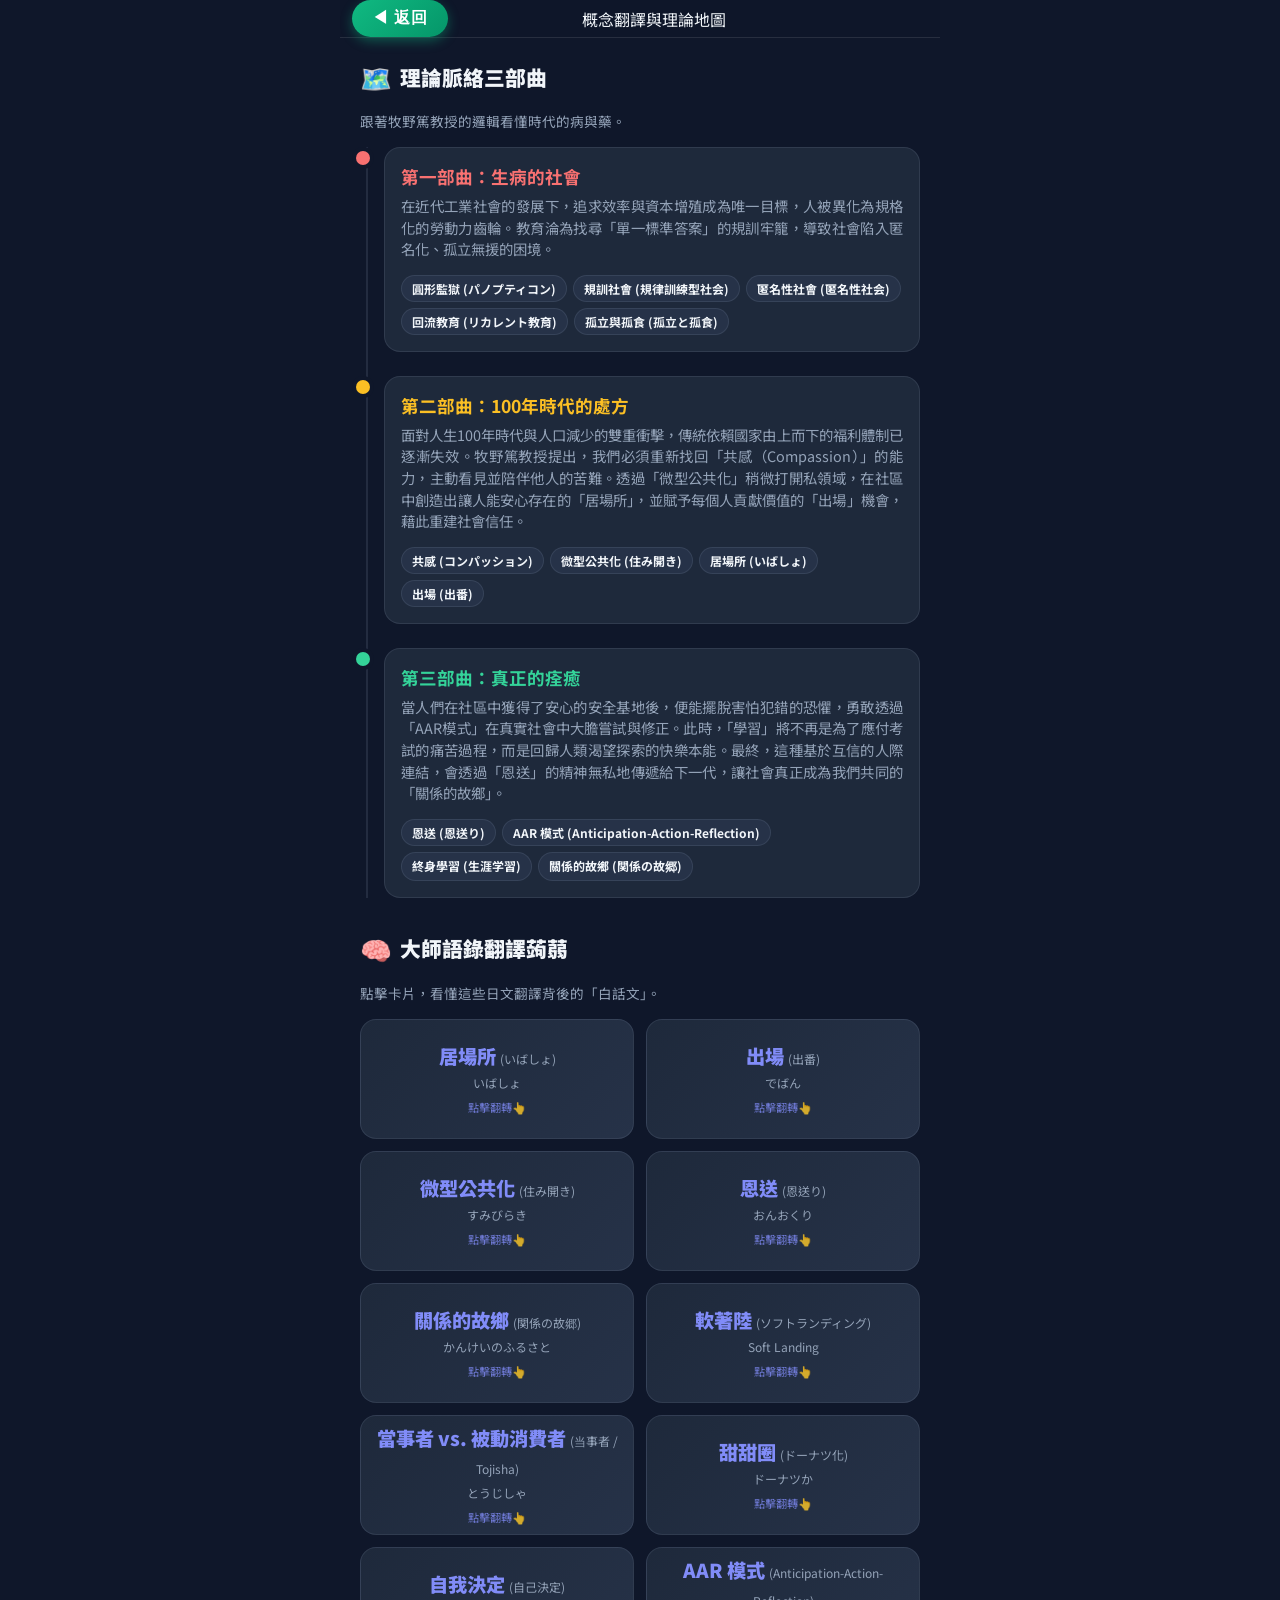
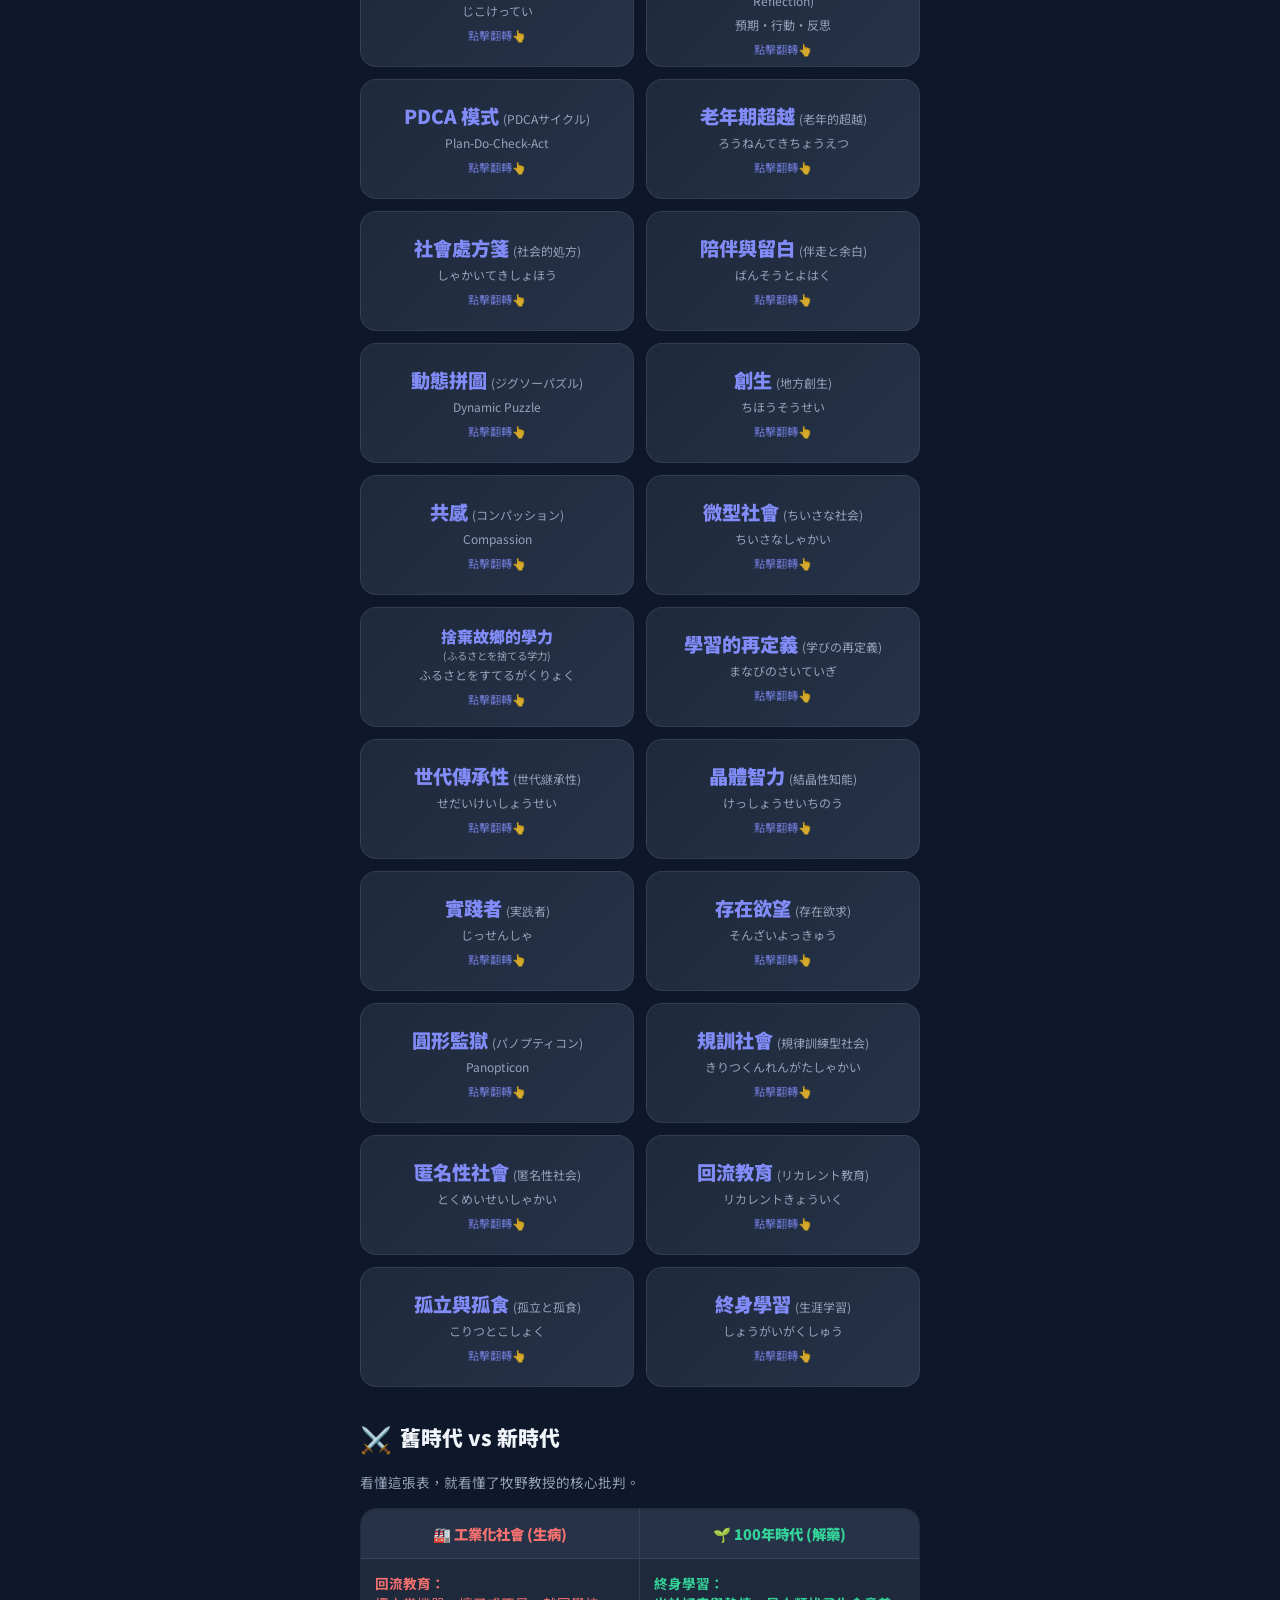
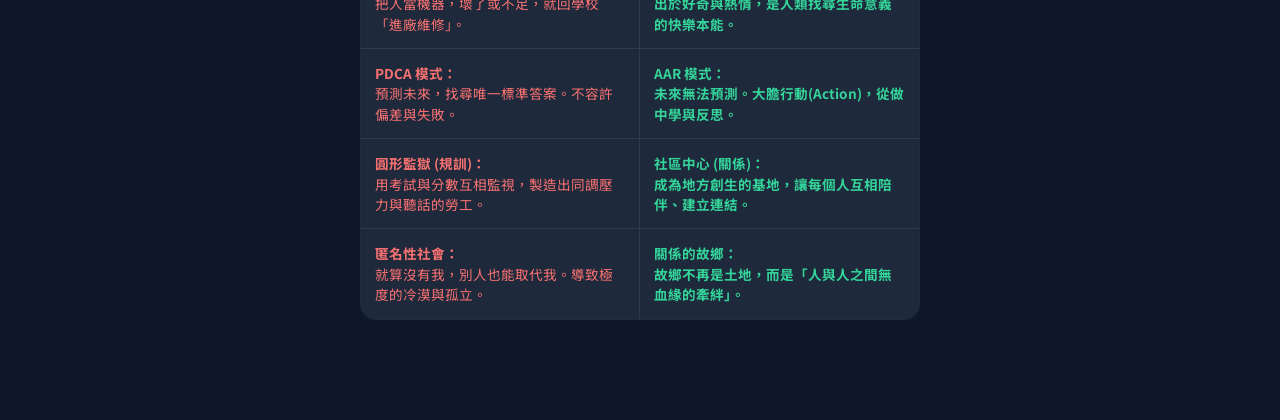
==== commit edf58414: "Update AAR mode and Tojisha vs Consumer concepts" ====
--- a/concepts.html
+++ b/concepts.html
@@ -701,7 +701,7 @@
 
               <span class="kw-tag" onclick="scrollToCard('card-payitforward')">恩送 (恩送り)</span>
 
-              <span class="kw-tag" onclick="scrollToCard('card-actionresearch')">AAR 模式 (アクションリサーチ)</span>
+              <span class="kw-tag" onclick="scrollToCard('card-actionresearch')">AAR 模式 (Anticipation-Action-Reflection)</span>
 
               <span class="kw-tag" onclick="scrollToCard('card-lifelong')">終身學習 (生涯学習)</span>
 
@@ -881,7 +881,7 @@
 
             <div class="flip-card-front">
 
-              <h4>消費者 <span style="font-size:0.75rem; font-weight:normal;">(消費者)</span></h4><span>しょうひしゃ</span>
+              <h4>當事者 vs. 被動消費者 <span style="font-size:0.75rem; font-weight:normal;">(当事者 / Tojisha)</span></h4><span>とうじしゃ</span>
 
               <div class="click-hint">點擊翻轉👆</div>
 
@@ -953,7 +953,7 @@
 
             <div class="flip-card-front">
 
-              <h4>AAR 模式 <span style="font-size:0.75rem; font-weight:normal;">(アクションリサーチ)</span></h4><span>Action Research</span>
+              <h4>AAR 模式 <span style="font-size:0.75rem; font-weight:normal;">(Anticipation-Action-Reflection)</span></h4><span>預期・行動・反思</span>
 
               <div class="click-hint">點擊翻轉👆</div>
 
